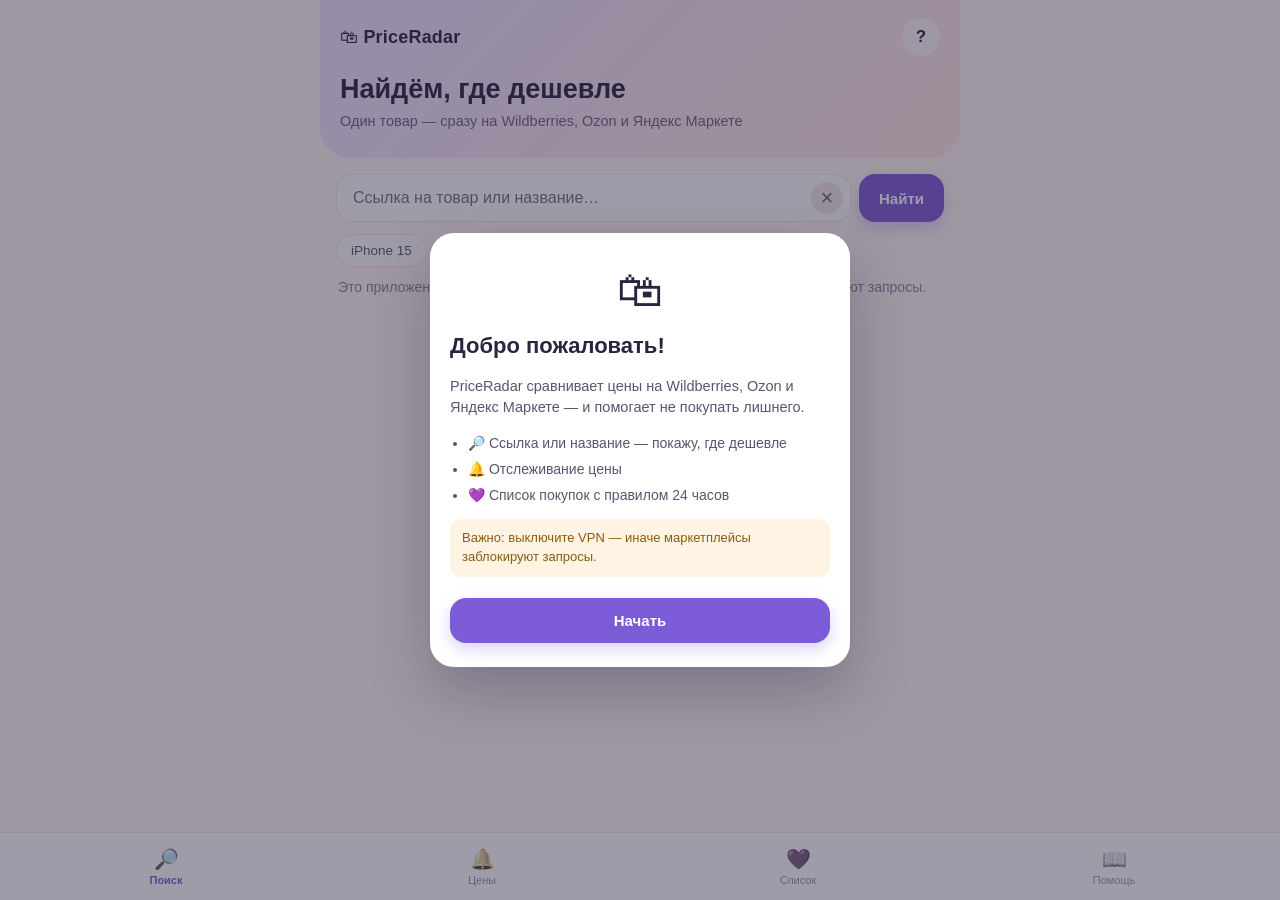
==== app/index.html @ 533870a0 "PriceRadar 1.8: видимый WebView с мобильным UA, × всегда виден" ====
<!DOCTYPE html>
<html lang="ru">
<head>
  <meta charset="UTF-8">
  <meta name="viewport" content="width=device-width, initial-scale=1, viewport-fit=cover">
  <meta name="theme-color" content="#FFF8F3">
  <title>PriceRadar — покупки с умом</title>
  <link rel="stylesheet" href="app.css">
</head>
<body>
<div id="app">

  <header class="hero">
    <div class="hero-top">
      <div class="logo">🛍 <b>PriceRadar</b></div>
      <button id="help-btn" class="ghost-btn" aria-label="Помощь">?</button>
    </div>
    <h1>Найдём, где дешевле</h1>
    <p class="hero-sub">Один товар — сразу на Wildberries, Ozon и Яндекс Маркете</p>
  </header>

  <div id="update" class="update hidden">
    <div class="update-text">Вышла новая версия <b id="update-ver"></b></div>
    <button id="update-go" class="update-btn">Скачать</button>
    <button id="update-close" class="update-close" aria-label="Скрыть">×</button>
  </div>

  <main>
    <!-- ПОИСК -->
    <section id="tab-search" class="pane active">
      <div class="searchbox">
        <div class="q-wrap">
          <input id="q" type="search" placeholder="Ссылка на товар или название…" autocomplete="off">
          <button id="q-clear" class="q-clear" aria-label="Очистить">×</button>
        </div>
        <button id="go" class="primary-btn">Найти</button>
      </div>
      <div class="chips" id="chips">
        <button class="chip" data-q="iPhone 15 128 ГБ">iPhone 15</button>
        <button class="chip" data-q="пылесос Dyson">Dyson</button>
        <button class="chip" data-q="кроссовки Nike">Nike</button>
        <button class="chip" data-q="крем для лица">Крем</button>
      </div>
      <div id="history"></div>
      <div id="magnit-hint" class="hint hidden">Для М.Косметик выберите ближайший магазин —
        <button id="magnit-hint-btn" class="link-btn">выбрать</button></div>
      <div id="status" class="status"></div>
      <div id="seed-error" class="hidden"></div>
      <div id="seed-card"></div>
      <div id="results"></div>
      <div id="platform-status"></div>
      <div id="similar"></div>
      <div id="search-empty" class="empty">
        <div class="empty-emoji">🔎</div>
        <div>Вставьте ссылку или напишите название —<br>сравню цены и покажу выгоду.</div>
      </div>
    </section>

    <!-- ОТСЛЕЖИВАНИЕ -->
    <section id="tab-tracks" class="pane">
      <div class="section-head">
        <h2>Отслеживание</h2>
        <button id="refresh-tracks" class="ghost-btn">Обновить</button>
      </div>
      <p class="hint">Цены проверяются при открытии приложения и по кнопке «Обновить».</p>
      <div id="tracks-status" class="status"></div>
      <div id="tracks"></div>
    </section>

    <!-- СПИСОК -->
    <section id="tab-wish" class="pane">
      <div class="section-head"><h2>Список покупок</h2></div>
      <div class="searchbox small">
        <input id="wish-input" type="text" placeholder="Что хочется купить?">
        <button id="wish-add" class="primary-btn">＋</button>
      </div>
      <p class="hint">Через сутки спрошу: «всё ещё нужно?» — чтобы не покупать на эмоциях.</p>
      <div id="wish"></div>
    </section>

    <!-- ПОМОЩЬ -->
    <section id="tab-help" class="pane">
      <div class="section-head"><h2>Как это работает</h2></div>
      <div class="steps">
        <div class="step"><span>1</span><div><b>Найдите товар</b><p>Вставьте ссылку с маркетплейса или напишите название.</p></div></div>
        <div class="step"><span>2</span><div><b>Сравните цены</b><p>Приложение откроет Wildberries, Ozon и Яндекс Маркет и соберёт цены.</p></div></div>
        <div class="step"><span>3</span><div><b>Следите за ценой</b><p>Нажмите 🔔 — при снижении покажу уведомление.</p></div></div>
        <div class="step"><span>4</span><div><b>Покупайте спокойно</b><p>Список покупок и правило 24 часов помогут не тратить лишнего.</p></div></div>
      </div>

      <div class="section-head"><h2>Частые вопросы</h2></div>
      <div class="faq">
        <details><summary>Почему не показывается Мегамаркет?</summary>
          <p>Мегамаркет почти всегда отдаёт капчу. Приложение честно показывает только те площадки, которые ответили.</p></details>
        <details><summary>Ozon иногда пустой — это нормально?</summary>
          <p>Ozon защищается от автоматических запросов. Попробуйте ещё раз через минуту или вставьте прямую ссылку на товар.</p></details>
        <details><summary>Нужен ли VPN?</summary>
          <p>Нет. Наоборот: <b>выключите VPN</b>. С VPN маркетплейсы блокируют запросы, и цены не загрузятся.</p></details>
        <details><summary>Почему цена отличается от сайта?</summary>
          <p>Цена с картой, кэшбэк и промокоды меняются. Приложение показывает цену на момент запроса; итог с кэшбэком можно настроить в «Профиле».</p></details>
        <details><summary>М.Косметик просит выбрать магазин</summary>
          <p>Цены и наличие зависят от магазина. Нажмите «Выбрать магазин» (вкладка «Помощь»), укажите ближайший — приложение запомнит выбор и будет считать по нему.</p></details>
        <details><summary>Где хранятся мои данные?</summary>
          <p>Только на телефоне. Нет аккаунта, нет сервера, ничего не отправляется наружу, кроме запросов к самим маркетплейсам.</p></details>
        <details><summary>Как работает правило 24 часов?</summary>
          <p>Добавьте вещь в список. Через сутки приложение спросит: «всё ещё нужно?». Если да — отложит вопрос на 3 дня, если нет — уберёт из списка.</p></details>
        <details><summary>Это официальное приложение?</summary>
          <p>Нет. Это личный помощник: он открывает публичные страницы маркетплейсов и сравнивает цены. Покупка происходит на сайте площадки.</p></details>
      </div>

      <div class="section-head"><h2>Кэшбэк карты</h2></div>
      <p class="hint">Укажите процент кэшбэка — покажу итоговую цену с его учётом.</p>
      <div class="cashback">
        <label>Wildberries <input class="cb" data-mp="wildberries" type="number" min="0" max="90" inputmode="decimal" placeholder="0"></label>
        <label>Ozon <input class="cb" data-mp="ozon" type="number" min="0" max="90" inputmode="decimal" placeholder="0"></label>
        <label>Яндекс Маркет <input class="cb" data-mp="ymarket" type="number" min="0" max="90" inputmode="decimal" placeholder="0"></label>
      </div>
      <button id="cb-save" class="secondary-btn wide">Сохранить кэшбэк</button>

      <div class="section-head"><h2>Магазин М.Косметик</h2></div>
      <p class="hint">Цены и наличие в М.Косметик считаются по ближайшему магазину. Выберите его один раз — приложение запомнит.</p>
      <button id="magnit-setup" class="secondary-btn wide">Выбрать магазин</button>

      <div class="about">
        <p><b>PriceRadar 1.0</b> · работает без регистрации и без сервера</p>
        <p class="muted">Сделано для бережного отношения к бюджету 💜</p>
      </div>
    </section>
  </main>

  <nav id="tabs">
    <button class="tab active" data-tab="search"><span>🔎</span>Поиск</button>
    <button class="tab" data-tab="tracks"><span>🔔</span>Цены</button>
    <button class="tab" data-tab="wish"><span>💜</span>Список</button>
    <button class="tab" data-tab="help"><span>📖</span>Помощь</button>
  </nav>
</div>

<!-- Онбординг -->
<div id="onboarding" class="modal hidden">
  <div class="modal-card">
    <div class="onb-emoji">🛍</div>
    <h2>Добро пожаловать!</h2>
    <p>PriceRadar сравнивает цены на Wildberries, Ozon и Яндекс Маркете — и помогает не покупать лишнего.</p>
    <ul class="onb-list">
      <li>🔎 Ссылка или название — покажу, где дешевле</li>
      <li>🔔 Отслеживание цены</li>
      <li>💜 Список покупок с правилом 24 часов</li>
    </ul>
    <p class="warn">Важно: выключите VPN — иначе маркетплейсы заблокируют запросы.</p>
    <button id="onb-start" class="primary-btn wide">Начать</button>
  </div>
</div>

<!-- Правило 24 часов -->
<div id="wish-modal" class="modal hidden">
  <div class="modal-card">
    <div class="onb-emoji">⏳</div>
    <h2>Всё ещё нужно?</h2>
    <p id="wish-modal-text"></p>
    <div class="row">
      <button id="wish-yes" class="secondary-btn">💜 Ещё нужно</button>
      <button id="wish-no" class="ghost-btn">🙅 Уже нет</button>
    </div>
  </div>
</div>

<div id="toast" class="toast hidden"></div>

<script src="js/store.js"></script>
<script src="js/match.js"></script>
<script src="js/scrape.js"></script>
<script src="js/ui.js"></script>
<script src="js/main.js"></script>
</body>
</html>
---- app/app.css ----
:root {
  --bg: #FFF8F3;
  --card: #FFFFFF;
  --ink: #2B2440;
  --muted: #8B8499;
  --line: #F0E7E0;
  --primary: #7C5CD6;
  --primary-soft: #EFE9FC;
  --accent: #FF9A8B;
  --success: #2E9E5B;
  --warn: #E8A33D;
  --danger: #E5484D;
  --radius: 20px;
  --shadow: 0 8px 24px rgba(70, 50, 120, 0.08);
}

* { box-sizing: border-box; -webkit-tap-highlight-color: transparent; }

html, body {
  margin: 0;
  padding: 0;
  background: var(--bg);
  color: var(--ink);
  font-family: -apple-system, BlinkMacSystemFont, "Segoe UI", Roboto, "Helvetica Neue", Arial, sans-serif;
  font-size: 16px;
  line-height: 1.45;
}

body { padding-bottom: calc(76px + env(safe-area-inset-bottom)); }

#app { max-width: 640px; margin: 0 auto; }

.hero {
  padding: calc(18px + env(safe-area-inset-top)) 20px 26px;
  background: linear-gradient(135deg, #EDE4FF 0%, #FFE8E1 100%);
  border-radius: 0 0 30px 30px;
}
.hero-top { display: flex; justify-content: space-between; align-items: center; }
.logo { font-size: 18px; letter-spacing: 0.2px; }
.hero h1 { margin: 18px 0 6px; font-size: 27px; line-height: 1.15; }
.hero-sub { margin: 0; color: #6C6280; font-size: 14.5px; }

main { padding: 16px 16px 24px; }

.pane { display: none; animation: fade 0.18s ease; }
.pane.active { display: block; }
@keyframes fade { from { opacity: 0; transform: translateY(4px); } to { opacity: 1; transform: none; } }

.searchbox { display: flex; gap: 8px; }
.searchbox input {
  flex: 1;
  min-width: 0;
  padding: 14px 16px;
  border: 1.5px solid var(--line);
  border-radius: 16px;
  background: #fff;
  font-size: 16px;
  color: var(--ink);
  outline: none;
}
.searchbox input:focus { border-color: var(--primary); }
.searchbox.small input { padding: 12px 14px; }

.primary-btn {
  border: 0;
  background: var(--primary);
  color: #fff;
  font-size: 15px;
  font-weight: 600;
  padding: 14px 20px;
  border-radius: 16px;
  box-shadow: 0 6px 16px rgba(124, 92, 214, 0.28);
}
.primary-btn:active { transform: scale(0.98); }
.primary-btn.wide { width: 100%; margin-top: 8px; }
.secondary-btn {
  border: 1.5px solid var(--primary);
  background: var(--primary-soft);
  color: var(--primary);
  font-weight: 600;
  padding: 12px 16px;
  border-radius: 14px;
}
.ghost-btn {
  border: 0;
  background: rgba(255, 255, 255, 0.65);
  color: var(--ink);
  width: 38px;
  height: 38px;
  border-radius: 50%;
  font-size: 17px;
  font-weight: 700;
}

.chips { display: flex; gap: 8px; overflow-x: auto; padding: 12px 0 4px; scrollbar-width: none; }
.chips::-webkit-scrollbar { display: none; }
.chip {
  flex: 0 0 auto;
  border: 1px solid var(--line);
  background: #fff;
  color: #5C5470;
  padding: 8px 14px;
  border-radius: 999px;
  font-size: 13.5px;
}

.status { min-height: 22px; color: var(--muted); font-size: 14px; padding: 6px 2px; }
.status .progress { color: var(--primary); font-weight: 600; }

.empty {
  text-align: center;
  color: var(--muted);
  padding: 46px 18px;
  font-size: 15px;
}
.empty-emoji { font-size: 40px; margin-bottom: 10px; }

.section-head { display: flex; justify-content: space-between; align-items: center; margin: 22px 0 8px; }
.section-head h2 { font-size: 19px; margin: 0; }
.section-title { font-size: 15px; font-weight: 700; color: #6C6280; margin: 18px 2px 8px; }

.card {
  display: flex;
  gap: 12px;
  background: var(--card);
  border-radius: var(--radius);
  padding: 12px;
  margin: 10px 0;
  box-shadow: var(--shadow);
  align-items: flex-start;
}
.card img {
  width: 76px;
  height: 76px;
  border-radius: 14px;
  object-fit: cover;
  background: #F6F1EC;
  flex: 0 0 auto;
}
.card .body { flex: 1; min-width: 0; }
.card .title { font-size: 14.5px; font-weight: 600; line-height: 1.3; margin-bottom: 4px; }
.card .title a { color: var(--ink); text-decoration: none; }
.card .price { font-size: 19px; font-weight: 800; letter-spacing: 0.2px; }
.card .price.best { color: var(--success); }
.card .meta { color: var(--muted); font-size: 12.5px; margin-top: 2px; }
.badge {
  display: inline-block;
  margin-top: 6px;
  font-size: 11px;
  font-weight: 700;
  padding: 3px 8px;
  border-radius: 999px;
}
.badge.cheap { background: #E5F6EC; color: var(--success); }
.track-btn {
  border: 0;
  background: var(--primary-soft);
  color: var(--primary);
  width: 42px;
  height: 42px;
  border-radius: 14px;
  font-size: 18px;
  flex: 0 0 auto;
  align-self: center;
}
.track-btn.danger { background: #FDECEC; color: var(--danger); }
.track-btn:disabled { opacity: 0.55; }

.advice {
  margin: -2px 2px 12px;
  padding: 11px 14px;
  border-radius: 14px;
  font-size: 13.5px;
  background: #F4F0FB;
  color: #5A4A86;
}
.advice.buy { background: #E7F7EE; color: #1F7A46; }
.advice.wait { background: #FDECEC; color: #A33135; }
.advice.unknown { background: #F5F2ED; color: #7A7165; }

.hint { color: var(--muted); font-size: 13px; margin: 6px 2px 12px; }

/* шаги и FAQ */
.steps { display: grid; gap: 10px; }
.step {
  display: flex;
  gap: 12px;
  background: #fff;
  border-radius: 18px;
  padding: 14px;
  box-shadow: var(--shadow);
}
.step span {
  width: 30px; height: 30px; flex: 0 0 auto;
  border-radius: 50%;
  background: var(--primary-soft);
  color: var(--primary);
  font-weight: 800;
  display: grid; place-items: center;
}
.step b { font-size: 14.5px; }
.step p { margin: 2px 0 0; color: var(--muted); font-size: 13px; }

.faq details {
  background: #fff;
  border-radius: 16px;
  padding: 12px 14px;
  margin: 8px 0;
  box-shadow: var(--shadow);
}
.faq summary { cursor: pointer; font-weight: 600; font-size: 14.5px; list-style: none; }
.faq summary::-webkit-details-marker { display: none; }
.faq summary::after { content: "＋"; float: right; color: var(--primary); }
.faq details[open] summary::after { content: "−"; }
.faq p { margin: 8px 0 0; color: var(--muted); font-size: 13.5px; }

.about { text-align: center; margin: 26px 0 10px; font-size: 13px; color: var(--muted); }
.muted { color: var(--muted); }

/* нижняя навигация */
#tabs {
  position: fixed;
  left: 0; right: 0; bottom: 0;
  display: flex;
  background: rgba(255, 255, 255, 0.94);
  backdrop-filter: blur(14px);
  border-top: 1px solid var(--line);
  padding: 8px 8px calc(8px + env(safe-area-inset-bottom));
  z-index: 20;
}
#tabs .tab {
  flex: 1;
  border: 0;
  background: none;
  color: #9A93A8;
  font-size: 11px;
  display: flex;
  flex-direction: column;
  align-items: center;
  gap: 3px;
  padding: 6px 0;
  border-radius: 12px;
}
#tabs .tab span { font-size: 20px; filter: grayscale(0.7); }
#tabs .tab.active { color: var(--primary); font-weight: 700; }
#tabs .tab.active span { filter: none; }

/* модалки */
.modal {
  position: fixed; inset: 0;
  background: rgba(43, 36, 64, 0.45);
  display: grid; place-items: center;
  padding: 20px;
  z-index: 50;
}
.modal.hidden, .toast.hidden { display: none; }
.modal-card {
  background: #fff;
  border-radius: 24px;
  padding: 24px 20px;
  width: 100%;
  max-width: 420px;
  box-shadow: 0 24px 60px rgba(30, 20, 60, 0.28);
  animation: pop 0.2s ease;
}
@keyframes pop { from { transform: scale(0.96); opacity: 0; } to { transform: none; opacity: 1; } }
.modal-card h2 { margin: 6px 0 8px; font-size: 22px; }
.modal-card p { color: #5C5470; font-size: 14.5px; }
.onb-emoji { font-size: 46px; text-align: center; }
.onb-list { padding-left: 18px; color: #5C5470; font-size: 14px; }
.onb-list li { margin: 6px 0; }
.warn {
  background: #FFF4E3;
  color: #8A5A12 !important;
  padding: 10px 12px;
  border-radius: 12px;
  font-size: 13px !important;
}
.row { display: flex; gap: 10px; margin-top: 14px; }
.row button { flex: 1; }

.toast {
  position: fixed;
  left: 50%; bottom: calc(92px + env(safe-area-inset-bottom));
  transform: translateX(-50%);
  background: rgba(43, 36, 64, 0.94);
  color: #fff;
  padding: 10px 16px;
  border-radius: 12px;
  font-size: 13.5px;
  z-index: 60;
  max-width: 88%;
  text-align: center;
}

.spark { width: 100%; height: 34px; margin-top: 6px; }
.skeleton {
  height: 92px;
  border-radius: var(--radius);
  background: linear-gradient(90deg, #F6F1EC 25%, #FBF7F3 50%, #F6F1EC 75%);
  background-size: 200% 100%;
  animation: shimmer 1.2s infinite;
  margin: 10px 0;
}
@keyframes shimmer { from { background-position: 200% 0; } to { background-position: -200% 0; } }

/* кнопки действий в карточке */
.card .btns { display: flex; flex-direction: column; gap: 6px; }
.card .btns .track-btn { width: 38px; height: 38px; border-radius: 12px; font-size: 16px; }

/* кэшбэк */
.cashback { display: grid; gap: 8px; }
.cashback label {
  display: flex; justify-content: space-between; align-items: center;
  background: #fff; border-radius: 14px; padding: 11px 14px;
  box-shadow: var(--shadow); font-size: 14px;
}
.cashback input {
  width: 76px; padding: 8px 10px; border: 1.5px solid var(--line);
  border-radius: 10px; font-size: 15px; text-align: center; background: #FFFDFB;
}
.secondary-btn.wide { width: 100%; margin-top: 10px; }

/* история поиска */
.history-head {
  display: flex; justify-content: space-between; align-items: center;
  margin: 14px 2px 4px; font-size: 13px; color: var(--muted);
}
.history-head button { border: 0; background: none; color: var(--primary); font-size: 13px; }
.history .chips { padding-top: 4px; }
.history .chip { background: #F7F2EC; border-color: transparent; }

/* баннер обновления */
.update {
  display: flex; align-items: center; gap: 10px;
  margin: 12px 16px 0;
  padding: 10px 12px;
  background: #EFE9FC;
  border: 1px solid #DED2FA;
  border-radius: 14px;
}
.update.hidden { display: none; }
.update-text { flex: 1; font-size: 13px; color: #4B3E77; }
.update-btn {
  border: 0; background: var(--primary); color: #fff;
  padding: 7px 12px; border-radius: 10px; font-size: 12.5px; font-weight: 700;
}
.update-close { border: 0; background: none; color: #7C6FA0; font-size: 20px; line-height: 1; }

.hidden { display: none !important; }
.link-btn { border: 0; background: none; color: var(--primary); font-size: inherit; text-decoration: underline; padding: 0; }

/* статус площадок */
#platform-status { margin: 8px 0 4px; }
.pstatus {
  display: flex; gap: 8px; align-items: flex-start;
  font-size: 13px; line-height: 1.35;
  padding: 8px 12px; border-radius: 12px; margin: 6px 0;
}
.pstatus.error { background: #FFF1EE; color: #9B3B2E; }
.pstatus.empty { background: #F5F2ED; color: #6B6257; }

/* поисковая строка: своя крупная кнопка очистки вместо мелкого нативного крестика */
.searchbox { align-items: stretch; }
.q-wrap { position: relative; flex: 1; min-width: 0; display: flex; }
.q-wrap input { flex: 1; width: 100%; padding-right: 44px; }
.q-clear {
  position: absolute; right: 8px; top: 50%; transform: translateY(-50%);
  width: 32px; height: 32px; border: 0; border-radius: 50%;
  background: #F1EAE3; color: #6C6280; font-size: 22px; line-height: 1;
  display: grid; place-items: center; padding: 0;
}
.q-clear.hidden { display: none; }
input[type="search"]::-webkit-search-cancel-button,
input[type="search"]::-webkit-search-decoration { -webkit-appearance: none; display: none; }

#seed-error {
  margin: 12px 0; padding: 12px 14px; border-radius: 14px;
  background: #FFF1EE; color: #9B3B2E; font-size: 13.5px;
}
#seed-error button { width: 100%; margin-top: 10px; }
.q-clear { z-index: 3; }
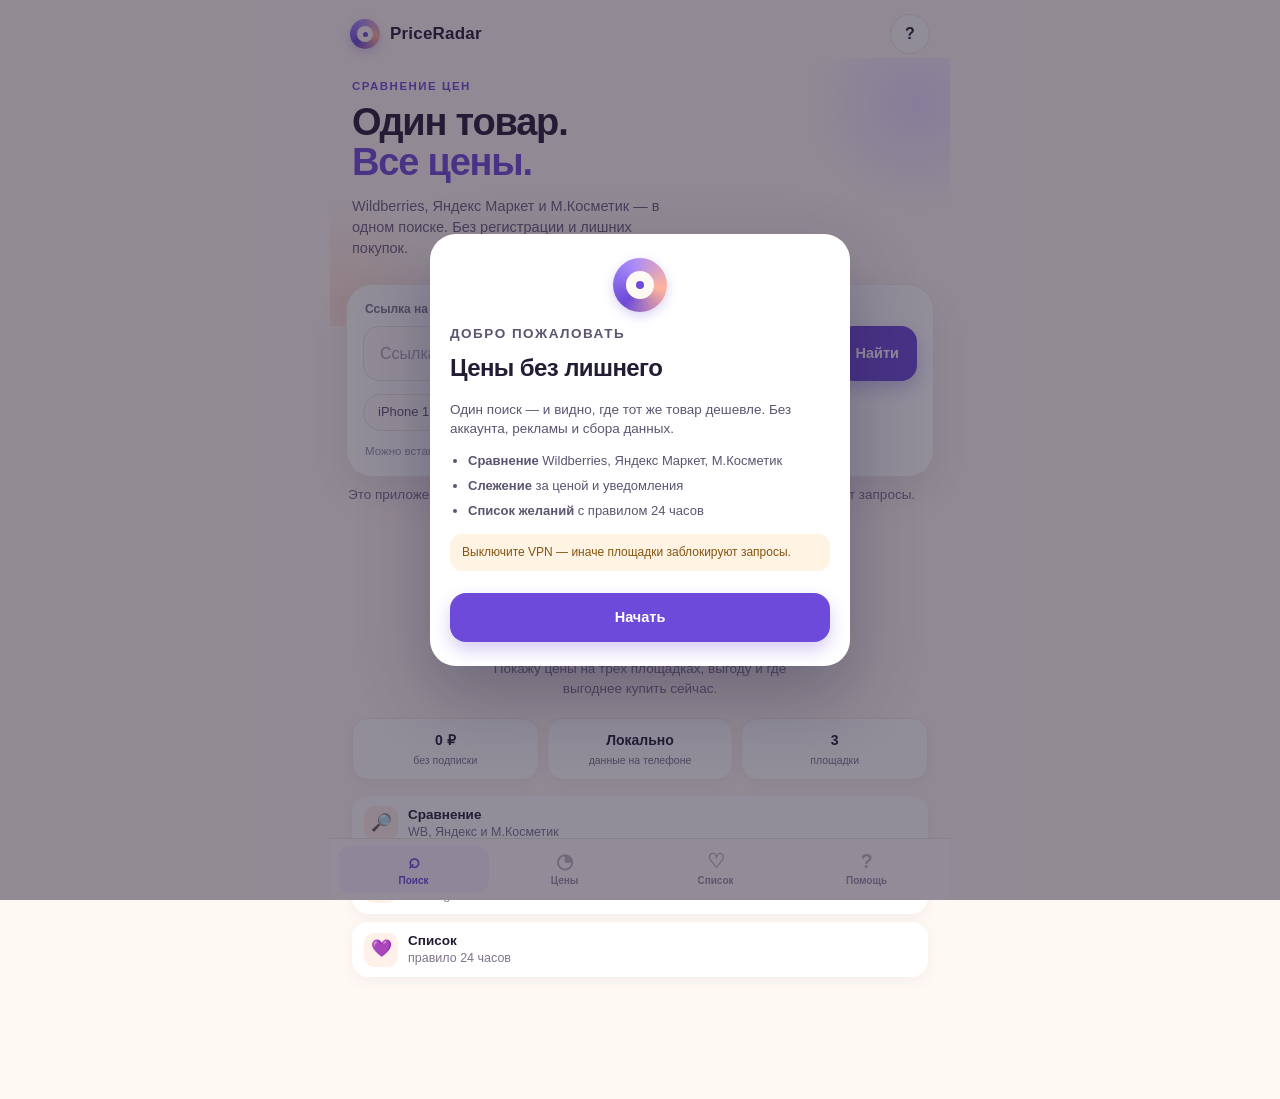
==== commit e194bbe1: "PriceRadar 2.0: публичный редизайн, партнёрский слой, политика" ====
--- a/app/index.html
+++ b/app/index.html
@@ -3,21 +3,27 @@
 <head>
   <meta charset="UTF-8">
   <meta name="viewport" content="width=device-width, initial-scale=1, viewport-fit=cover">
-  <meta name="theme-color" content="#FFF8F3">
-  <title>PriceRadar — покупки с умом</title>
+  <meta name="theme-color" content="#FFF9F4">
+  <meta name="description" content="PriceRadar — сравнение цен на Wildberries, Яндекс Маркете и М.Косметик. Без регистрации, данные на телефоне.">
+  <title>PriceRadar — цены без лишнего</title>
   <link rel="stylesheet" href="app.css">
 </head>
-<body>
+<body class="tab-search">
 <div id="app">
 
-  <header class="hero">
-    <div class="hero-top">
-      <div class="logo">🛍 <b>PriceRadar</b></div>
-      <button id="help-btn" class="ghost-btn" aria-label="Помощь">?</button>
+  <header class="topbar">
+    <div class="brand">
+      <span class="brand-mark" aria-hidden="true"><i></i></span>
+      <span class="brand-name">PriceRadar</span>
     </div>
-    <h1>Найдём, где дешевле</h1>
-    <p class="hero-sub">Один товар — сразу на Wildberries, Ozon и Яндекс Маркете</p>
+    <button id="help-btn" class="round-btn" aria-label="Помощь и настройки">?</button>
   </header>
+
+  <section class="hero">
+    <p class="eyebrow">Сравнение цен</p>
+    <h1>Один товар.<br><span>Все цены.</span></h1>
+    <p class="hero-sub">Wildberries, Яндекс Маркет и М.Косметик — в одном поиске. Без регистрации и лишних покупок.</p>
+  </section>
 
   <div id="update" class="update hidden">
     <div class="update-text">Вышла новая версия <b id="update-ver"></b></div>
@@ -28,48 +34,68 @@
   <main>
     <!-- ПОИСК -->
     <section id="tab-search" class="pane active">
-      <div class="searchbox">
-        <div class="q-wrap">
-          <input id="q" type="search" placeholder="Ссылка на товар или название…" autocomplete="off">
-          <button id="q-clear" class="q-clear" aria-label="Очистить">×</button>
-        </div>
-        <button id="go" class="primary-btn">Найти</button>
-      </div>
-      <div class="chips" id="chips">
-        <button class="chip" data-q="iPhone 15 128 ГБ">iPhone 15</button>
-        <button class="chip" data-q="пылесос Dyson">Dyson</button>
-        <button class="chip" data-q="кроссовки Nike">Nike</button>
-        <button class="chip" data-q="крем для лица">Крем</button>
-      </div>
+      <div class="search-card">
+        <label class="search-label" for="q">Ссылка на товар или название</label>
+        <div class="searchbox">
+          <div class="q-wrap">
+            <input id="q" type="search" placeholder="Ссылка или название…" autocomplete="off">
+            <button id="q-clear" class="q-clear hidden" aria-label="Очистить">×</button>
+          </div>
+          <button id="go" class="primary-btn">Найти</button>
+        </div>
+        <div id="chips" class="chips">
+          <button class="chip" data-q="iPhone 15 128 ГБ">iPhone 15</button>
+          <button class="chip" data-q="пылесос Dyson">Dyson</button>
+          <button class="chip" data-q="кроссовки Nike">Nike</button>
+          <button class="chip" data-q="крем для лица">Крем</button>
+        </div>
+        <p class="search-hint">Можно вставить ссылку из приложения площадки или из буфера.</p>
+      </div>
+
       <div id="history"></div>
       <div id="magnit-hint" class="hint hidden">Для М.Косметик выберите ближайший магазин —
         <button id="magnit-hint-btn" class="link-btn">выбрать</button></div>
+
       <div id="status" class="status"></div>
       <div id="seed-error" class="hidden"></div>
       <div id="seed-card"></div>
       <div id="results"></div>
       <div id="platform-status"></div>
       <div id="similar"></div>
-      <div id="search-empty" class="empty">
-        <div class="empty-emoji">🔎</div>
-        <div>Вставьте ссылку или напишите название —<br>сравню цены и покажу выгоду.</div>
+
+      <div id="search-empty" class="empty-state">
+        <div class="empty-orbit" aria-hidden="true"><span>₽</span></div>
+        <h2>Начните с одного товара</h2>
+        <p>Покажу цены на трёх площадках, выгоду и где выгоднее купить сейчас.</p>
+        <div class="trust-grid">
+          <div class="trust-item"><b>0 ₽</b><span>без подписки</span></div>
+          <div class="trust-item"><b>Локально</b><span>данные на телефоне</span></div>
+          <div class="trust-item"><b>3</b><span>площадки</span></div>
+        </div>
+        <div class="benefits">
+          <div><span>🔎</span><p><b>Сравнение</b>WB, Яндекс и М.Косметик</p></div>
+          <div><span>🔔</span><p><b>Слежение</b>сообщу о снижении</p></div>
+          <div><span>💜</span><p><b>Список</b>правило 24 часов</p></div>
+        </div>
       </div>
     </section>
 
     <!-- ОТСЛЕЖИВАНИЕ -->
     <section id="tab-tracks" class="pane">
-      <div class="section-head">
-        <h2>Отслеживание</h2>
-        <button id="refresh-tracks" class="ghost-btn">Обновить</button>
-      </div>
-      <p class="hint">Цены проверяются при открытии приложения и по кнопке «Обновить».</p>
+      <div class="page-head">
+        <div><p class="eyebrow">Ваши цены</p><h2>Отслеживание</h2></div>
+        <button id="refresh-tracks" class="soft-btn">Обновить</button>
+      </div>
+      <p class="hint">Проверяю при открытии приложения и по кнопке. Уведомление придёт, если цена снизится.</p>
       <div id="tracks-status" class="status"></div>
       <div id="tracks"></div>
     </section>
 
     <!-- СПИСОК -->
     <section id="tab-wish" class="pane">
-      <div class="section-head"><h2>Список покупок</h2></div>
+      <div class="page-head">
+        <div><p class="eyebrow">Перед покупкой</p><h2>Список желаний</h2></div>
+      </div>
       <div class="searchbox small">
         <input id="wish-input" type="text" placeholder="Что хочется купить?">
         <button id="wish-add" class="primary-btn">＋</button>
@@ -80,74 +106,90 @@
 
     <!-- ПОМОЩЬ -->
     <section id="tab-help" class="pane">
-      <div class="section-head"><h2>Как это работает</h2></div>
-      <div class="steps">
-        <div class="step"><span>1</span><div><b>Найдите товар</b><p>Вставьте ссылку с маркетплейса или напишите название.</p></div></div>
-        <div class="step"><span>2</span><div><b>Сравните цены</b><p>Приложение откроет Wildberries, Ozon и Яндекс Маркет и соберёт цены.</p></div></div>
-        <div class="step"><span>3</span><div><b>Следите за ценой</b><p>Нажмите 🔔 — при снижении покажу уведомление.</p></div></div>
-        <div class="step"><span>4</span><div><b>Покупайте спокойно</b><p>Список покупок и правило 24 часов помогут не тратить лишнего.</p></div></div>
-      </div>
-
-      <div class="section-head"><h2>Частые вопросы</h2></div>
-      <div class="faq">
-        <details><summary>Почему не показывается Мегамаркет?</summary>
-          <p>Мегамаркет почти всегда отдаёт капчу. Приложение честно показывает только те площадки, которые ответили.</p></details>
-        <details><summary>Ozon иногда пустой — это нормально?</summary>
-          <p>Ozon защищается от автоматических запросов. Попробуйте ещё раз через минуту или вставьте прямую ссылку на товар.</p></details>
+      <div class="page-head">
+        <div><p class="eyebrow">Настройки</p><h2>Помощь</h2></div>
+      </div>
+
+      <div class="info-card">
+        <h3>Как это работает</h3>
+        <div class="steps">
+          <div class="step"><span>1</span><div><b>Найдите товар</b><p>Вставьте ссылку с маркетплейса или напишите название.</p></div></div>
+          <div class="step"><span>2</span><div><b>Сравните цены</b><p>Приложение открывает площадки и собирает актуальные цены.</p></div></div>
+          <div class="step"><span>3</span><div><b>Следите за ценой</b><p>Нажмите 🔔 — сообщу, когда станет дешевле.</p></div></div>
+        </div>
+      </div>
+
+      <div class="info-card">
+        <h3>Кэшбэк карты</h3>
+        <p class="hint">Укажите процент — покажу цену с учётом кэшбэка.</p>
+        <div class="cashback">
+          <label>Wildberries <input class="cb" data-mp="wildberries" type="number" min="0" max="90" inputmode="decimal" placeholder="0"></label>
+          <label>Яндекс Маркет <input class="cb" data-mp="ymarket" type="number" min="0" max="90" inputmode="decimal" placeholder="0"></label>
+          <label>М.Косметик <input class="cb" data-mp="magnit" type="number" min="0" max="90" inputmode="decimal" placeholder="0"></label>
+        </div>
+        <button id="cb-save" class="secondary-btn wide">Сохранить</button>
+      </div>
+
+      <div class="info-card">
+        <h3>Магазин М.Косметик</h3>
+        <p class="hint">Цены и наличие зависят от магазина. Выберите ближайший один раз.</p>
+        <button id="magnit-setup" class="secondary-btn wide">Выбрать магазин</button>
+      </div>
+
+      <div class="info-card faq">
+        <h3>Частые вопросы</h3>
+        <details><summary>Почему в сравнении нет Ozon?</summary>
+          <p>Ozon блокирует автоматические запросы из приложения, поэтому сравнение временно недоступно. Ссылку на Ozon можно открыть — цена будет на сайте площадки.</p></details>
+        <details><summary>Почему нет Мегамаркета?</summary>
+          <p>Мегамаркет почти всегда отдаёт капчу. Показываю только площадки, которые реально ответили.</p></details>
         <details><summary>Нужен ли VPN?</summary>
           <p>Нет. Наоборот: <b>выключите VPN</b>. С VPN маркетплейсы блокируют запросы, и цены не загрузятся.</p></details>
         <details><summary>Почему цена отличается от сайта?</summary>
-          <p>Цена с картой, кэшбэк и промокоды меняются. Приложение показывает цену на момент запроса; итог с кэшбэком можно настроить в «Профиле».</p></details>
+          <p>Цена с картой, кэшбэк и промокоды меняются. Показываю цену на момент запроса; итог с кэшбэком можно настроить выше.</p></details>
         <details><summary>М.Косметик просит выбрать магазин</summary>
-          <p>Цены и наличие зависят от магазина. Нажмите «Выбрать магазин» (вкладка «Помощь»), укажите ближайший — приложение запомнит выбор и будет считать по нему.</p></details>
+          <p>Нажмите «Выбрать магазин» и укажите ближайший — приложение запомнит выбор.</p></details>
         <details><summary>Где хранятся мои данные?</summary>
-          <p>Только на телефоне. Нет аккаунта, нет сервера, ничего не отправляется наружу, кроме запросов к самим маркетплейсам.</p></details>
-        <details><summary>Как работает правило 24 часов?</summary>
-          <p>Добавьте вещь в список. Через сутки приложение спросит: «всё ещё нужно?». Если да — отложит вопрос на 3 дня, если нет — уберёт из списка.</p></details>
-        <details><summary>Это официальное приложение?</summary>
-          <p>Нет. Это личный помощник: он открывает публичные страницы маркетплейсов и сравнивает цены. Покупка происходит на сайте площадки.</p></details>
-      </div>
-
-      <div class="section-head"><h2>Кэшбэк карты</h2></div>
-      <p class="hint">Укажите процент кэшбэка — покажу итоговую цену с его учётом.</p>
-      <div class="cashback">
-        <label>Wildberries <input class="cb" data-mp="wildberries" type="number" min="0" max="90" inputmode="decimal" placeholder="0"></label>
-        <label>Ozon <input class="cb" data-mp="ozon" type="number" min="0" max="90" inputmode="decimal" placeholder="0"></label>
-        <label>Яндекс Маркет <input class="cb" data-mp="ymarket" type="number" min="0" max="90" inputmode="decimal" placeholder="0"></label>
-      </div>
-      <button id="cb-save" class="secondary-btn wide">Сохранить кэшбэк</button>
-
-      <div class="section-head"><h2>Магазин М.Косметик</h2></div>
-      <p class="hint">Цены и наличие в М.Косметик считаются по ближайшему магазину. Выберите его один раз — приложение запомнит.</p>
-      <button id="magnit-setup" class="secondary-btn wide">Выбрать магазин</button>
+          <p>Только на телефоне. Нет аккаунта и сервера; наружу уходят только запросы к самим площадкам.</p></details>
+        <details><summary>Вы зарабатываете на ссылках?</summary>
+          <p id="affiliate-disclosure">Приложение пока не использует партнёрские ссылки. Цены и переходы — как на самих площадках.</p></details>
+      </div>
+
+      <div class="info-card">
+        <h3>Приложение</h3>
+        <p class="hint">Версия <b id="about-version">2.0</b> · без регистрации и сервера</p>
+        <button id="share-app" class="secondary-btn wide">Поделиться приложением</button>
+        <button id="open-issues" class="ghost-wide">Сообщить о проблеме</button>
+        <button id="privacy-btn" class="ghost-wide">Политика конфиденциальности</button>
+      </div>
 
       <div class="about">
-        <p><b>PriceRadar 1.0</b> · работает без регистрации и без сервера</p>
-        <p class="muted">Сделано для бережного отношения к бюджету 💜</p>
+        <p><b>PriceRadar</b> · сделано для бережного отношения к бюджету 💜</p>
+        <p class="muted">Приложение не является официальным сервисом маркетплейсов.</p>
       </div>
     </section>
   </main>
 
   <nav id="tabs">
-    <button class="tab active" data-tab="search"><span>🔎</span>Поиск</button>
-    <button class="tab" data-tab="tracks"><span>🔔</span>Цены</button>
-    <button class="tab" data-tab="wish"><span>💜</span>Список</button>
-    <button class="tab" data-tab="help"><span>📖</span>Помощь</button>
+    <button class="tab active" data-tab="search"><span>⌕</span>Поиск</button>
+    <button class="tab" data-tab="tracks"><span>◔</span>Цены</button>
+    <button class="tab" data-tab="wish"><span>♡</span>Список</button>
+    <button class="tab" data-tab="help"><span>?</span>Помощь</button>
   </nav>
 </div>
 
 <!-- Онбординг -->
 <div id="onboarding" class="modal hidden">
   <div class="modal-card">
-    <div class="onb-emoji">🛍</div>
-    <h2>Добро пожаловать!</h2>
-    <p>PriceRadar сравнивает цены на Wildberries, Ozon и Яндекс Маркете — и помогает не покупать лишнего.</p>
+    <div class="onb-logo"><span class="brand-mark"><i></i></span></div>
+    <p class="eyebrow">Добро пожаловать</p>
+    <h2>Цены без лишнего</h2>
+    <p>Один поиск — и видно, где тот же товар дешевле. Без аккаунта, рекламы и сбора данных.</p>
     <ul class="onb-list">
-      <li>🔎 Ссылка или название — покажу, где дешевле</li>
-      <li>🔔 Отслеживание цены</li>
-      <li>💜 Список покупок с правилом 24 часов</li>
+      <li><b>Сравнение</b> Wildberries, Яндекс Маркет, М.Косметик</li>
+      <li><b>Слежение</b> за ценой и уведомления</li>
+      <li><b>Список желаний</b> с правилом 24 часов</li>
     </ul>
-    <p class="warn">Важно: выключите VPN — иначе маркетплейсы заблокируют запросы.</p>
+    <p class="warn">Выключите VPN — иначе площадки заблокируют запросы.</p>
     <button id="onb-start" class="primary-btn wide">Начать</button>
   </div>
 </div>
@@ -160,13 +202,15 @@
     <p id="wish-modal-text"></p>
     <div class="row">
       <button id="wish-yes" class="secondary-btn">💜 Ещё нужно</button>
-      <button id="wish-no" class="ghost-btn">🙅 Уже нет</button>
+      <button id="wish-no" class="ghost-btn wide-ghost">🙅 Уже нет</button>
     </div>
   </div>
 </div>
 
 <div id="toast" class="toast hidden"></div>
 
+<script src="js/config.js"></script>
+<script src="js/affiliate.js"></script>
 <script src="js/store.js"></script>
 <script src="js/match.js"></script>
 <script src="js/scrape.js"></script>
--- a/app/app.css
+++ b/app/app.css
@@ -1,17 +1,22 @@
 :root {
-  --bg: #FFF8F3;
+  --bg: #FFF9F4;
+  --bg-2: #FFF3EC;
   --card: #FFFFFF;
-  --ink: #2B2440;
-  --muted: #8B8499;
-  --line: #F0E7E0;
-  --primary: #7C5CD6;
-  --primary-soft: #EFE9FC;
-  --accent: #FF9A8B;
-  --success: #2E9E5B;
-  --warn: #E8A33D;
-  --danger: #E5484D;
-  --radius: 20px;
-  --shadow: 0 8px 24px rgba(70, 50, 120, 0.08);
+  --ink: #241C35;
+  --muted: #7E748C;
+  --line: #EEE5DD;
+  --primary: #6D4AD9;
+  --primary-deep: #5433B8;
+  --primary-soft: #EFE9FF;
+  --peach: #FFB49A;
+  --peach-soft: #FFF0E9;
+  --success: #1F8A4C;
+  --success-soft: #E6F7ED;
+  --warn: #B66A0B;
+  --danger: #D63C48;
+  --radius: 24px;
+  --shadow: 0 10px 30px rgba(65, 45, 110, 0.08);
+  --shadow-soft: 0 4px 14px rgba(65, 45, 110, 0.06);
 }
 
 * { box-sizing: border-box; -webkit-tap-highlight-color: transparent; }
@@ -26,357 +31,467 @@
   line-height: 1.45;
 }
 
-body { padding-bottom: calc(76px + env(safe-area-inset-bottom)); }
-
-#app { max-width: 640px; margin: 0 auto; }
+body { padding-bottom: calc(84px + env(safe-area-inset-bottom)); }
+
+#app { max-width: 620px; margin: 0 auto; position: relative; }
+
+button, input { font: inherit; }
+button { cursor: pointer; }
+
+/* ---------- верх ---------- */
+.topbar {
+  display: flex; align-items: center; justify-content: space-between;
+  padding: calc(14px + env(safe-area-inset-top)) 20px 4px;
+}
+.brand { display: flex; align-items: center; gap: 10px; }
+.brand-mark {
+  width: 30px; height: 30px; border-radius: 50%;
+  background: conic-gradient(from 220deg, #6D4AD9, #A78BFA, #FFB49A, #6D4AD9);
+  display: grid; place-items: center; position: relative;
+  box-shadow: 0 4px 12px rgba(109, 74, 217, 0.25);
+}
+.brand-mark::before {
+  content: ""; width: 16px; height: 16px; border-radius: 50%;
+  background: var(--bg); position: absolute;
+}
+.brand-mark i {
+  width: 5px; height: 5px; border-radius: 50%;
+  background: var(--primary); position: relative;
+}
+.brand-name { font-weight: 800; letter-spacing: 0.2px; font-size: 17px; }
+.round-btn {
+  width: 40px; height: 40px; border-radius: 50%;
+  border: 1px solid var(--line); background: rgba(255,255,255,0.8);
+  color: var(--ink); font-weight: 800; font-size: 16px;
+}
 
 .hero {
-  padding: calc(18px + env(safe-area-inset-top)) 20px 26px;
-  background: linear-gradient(135deg, #EDE4FF 0%, #FFE8E1 100%);
-  border-radius: 0 0 30px 30px;
-}
-.hero-top { display: flex; justify-content: space-between; align-items: center; }
-.logo { font-size: 18px; letter-spacing: 0.2px; }
-.hero h1 { margin: 18px 0 6px; font-size: 27px; line-height: 1.15; }
-.hero-sub { margin: 0; color: #6C6280; font-size: 14.5px; }
-
-main { padding: 16px 16px 24px; }
-
-.pane { display: none; animation: fade 0.18s ease; }
+  position: relative;
+  padding: 20px 22px 66px;
+  overflow: hidden;
+}
+.hero::before {
+  content: ""; position: absolute; width: 230px; height: 230px;
+  right: -80px; top: -70px; border-radius: 50%;
+  background: radial-gradient(circle, #E9DFFF 0%, rgba(233,223,255,0) 70%);
+}
+.hero::after {
+  content: ""; position: absolute; width: 210px; height: 210px;
+  left: -90px; bottom: -80px; border-radius: 50%;
+  background: radial-gradient(circle, #FFE3D8 0%, rgba(255,227,216,0) 70%);
+}
+.eyebrow {
+  margin: 0 0 8px; font-size: 11.5px; font-weight: 800;
+  letter-spacing: 1.5px; text-transform: uppercase; color: var(--primary);
+}
+.hero h1 {
+  margin: 0; font-size: 38px; line-height: 1.05;
+  letter-spacing: -1.2px; position: relative; z-index: 1;
+}
+.hero h1 span { color: var(--primary); }
+.hero-sub {
+  margin: 14px 0 0; max-width: 330px; color: #6C6180;
+  font-size: 14.5px; line-height: 1.45; position: relative; z-index: 1;
+}
+
+main { padding: 0 16px 28px; }
+
+.pane { display: none; animation: fade .22s ease; }
 .pane.active { display: block; }
-@keyframes fade { from { opacity: 0; transform: translateY(4px); } to { opacity: 1; transform: none; } }
-
-.searchbox { display: flex; gap: 8px; }
-.searchbox input {
-  flex: 1;
-  min-width: 0;
-  padding: 14px 16px;
-  border: 1.5px solid var(--line);
-  border-radius: 16px;
-  background: #fff;
-  font-size: 16px;
-  color: var(--ink);
-  outline: none;
-}
-.searchbox input:focus { border-color: var(--primary); }
-.searchbox.small input { padding: 12px 14px; }
-
-.primary-btn {
-  border: 0;
-  background: var(--primary);
-  color: #fff;
-  font-size: 15px;
-  font-weight: 600;
-  padding: 14px 20px;
-  border-radius: 16px;
-  box-shadow: 0 6px 16px rgba(124, 92, 214, 0.28);
-}
-.primary-btn:active { transform: scale(0.98); }
-.primary-btn.wide { width: 100%; margin-top: 8px; }
-.secondary-btn {
-  border: 1.5px solid var(--primary);
-  background: var(--primary-soft);
-  color: var(--primary);
-  font-weight: 600;
-  padding: 12px 16px;
-  border-radius: 14px;
-}
-.ghost-btn {
-  border: 0;
-  background: rgba(255, 255, 255, 0.65);
-  color: var(--ink);
-  width: 38px;
-  height: 38px;
-  border-radius: 50%;
-  font-size: 17px;
-  font-weight: 700;
-}
-
-.chips { display: flex; gap: 8px; overflow-x: auto; padding: 12px 0 4px; scrollbar-width: none; }
-.chips::-webkit-scrollbar { display: none; }
-.chip {
-  flex: 0 0 auto;
-  border: 1px solid var(--line);
-  background: #fff;
-  color: #5C5470;
-  padding: 8px 14px;
-  border-radius: 999px;
-  font-size: 13.5px;
-}
-
-.status { min-height: 22px; color: var(--muted); font-size: 14px; padding: 6px 2px; }
-.status .progress { color: var(--primary); font-weight: 600; }
-
-.empty {
-  text-align: center;
-  color: var(--muted);
-  padding: 46px 18px;
-  font-size: 15px;
-}
-.empty-emoji { font-size: 40px; margin-bottom: 10px; }
-
-.section-head { display: flex; justify-content: space-between; align-items: center; margin: 22px 0 8px; }
-.section-head h2 { font-size: 19px; margin: 0; }
-.section-title { font-size: 15px; font-weight: 700; color: #6C6280; margin: 18px 2px 8px; }
-
-.card {
-  display: flex;
-  gap: 12px;
-  background: var(--card);
-  border-radius: var(--radius);
-  padding: 12px;
-  margin: 10px 0;
-  box-shadow: var(--shadow);
-  align-items: flex-start;
-}
-.card img {
-  width: 76px;
-  height: 76px;
-  border-radius: 14px;
-  object-fit: cover;
-  background: #F6F1EC;
-  flex: 0 0 auto;
-}
-.card .body { flex: 1; min-width: 0; }
-.card .title { font-size: 14.5px; font-weight: 600; line-height: 1.3; margin-bottom: 4px; }
-.card .title a { color: var(--ink); text-decoration: none; }
-.card .price { font-size: 19px; font-weight: 800; letter-spacing: 0.2px; }
-.card .price.best { color: var(--success); }
-.card .meta { color: var(--muted); font-size: 12.5px; margin-top: 2px; }
-.badge {
-  display: inline-block;
-  margin-top: 6px;
-  font-size: 11px;
-  font-weight: 700;
-  padding: 3px 8px;
-  border-radius: 999px;
-}
-.badge.cheap { background: #E5F6EC; color: var(--success); }
-.track-btn {
-  border: 0;
-  background: var(--primary-soft);
-  color: var(--primary);
-  width: 42px;
-  height: 42px;
-  border-radius: 14px;
-  font-size: 18px;
-  flex: 0 0 auto;
-  align-self: center;
-}
-.track-btn.danger { background: #FDECEC; color: var(--danger); }
-.track-btn:disabled { opacity: 0.55; }
-
-.advice {
-  margin: -2px 2px 12px;
-  padding: 11px 14px;
-  border-radius: 14px;
-  font-size: 13.5px;
-  background: #F4F0FB;
-  color: #5A4A86;
-}
-.advice.buy { background: #E7F7EE; color: #1F7A46; }
-.advice.wait { background: #FDECEC; color: #A33135; }
-.advice.unknown { background: #F5F2ED; color: #7A7165; }
-
-.hint { color: var(--muted); font-size: 13px; margin: 6px 2px 12px; }
-
-/* шаги и FAQ */
-.steps { display: grid; gap: 10px; }
-.step {
-  display: flex;
-  gap: 12px;
-  background: #fff;
-  border-radius: 18px;
-  padding: 14px;
-  box-shadow: var(--shadow);
-}
-.step span {
-  width: 30px; height: 30px; flex: 0 0 auto;
-  border-radius: 50%;
-  background: var(--primary-soft);
-  color: var(--primary);
-  font-weight: 800;
-  display: grid; place-items: center;
-}
-.step b { font-size: 14.5px; }
-.step p { margin: 2px 0 0; color: var(--muted); font-size: 13px; }
-
-.faq details {
-  background: #fff;
-  border-radius: 16px;
-  padding: 12px 14px;
-  margin: 8px 0;
-  box-shadow: var(--shadow);
-}
-.faq summary { cursor: pointer; font-weight: 600; font-size: 14.5px; list-style: none; }
-.faq summary::-webkit-details-marker { display: none; }
-.faq summary::after { content: "＋"; float: right; color: var(--primary); }
-.faq details[open] summary::after { content: "−"; }
-.faq p { margin: 8px 0 0; color: var(--muted); font-size: 13.5px; }
-
-.about { text-align: center; margin: 26px 0 10px; font-size: 13px; color: var(--muted); }
-.muted { color: var(--muted); }
-
-/* нижняя навигация */
-#tabs {
-  position: fixed;
-  left: 0; right: 0; bottom: 0;
-  display: flex;
-  background: rgba(255, 255, 255, 0.94);
-  backdrop-filter: blur(14px);
-  border-top: 1px solid var(--line);
-  padding: 8px 8px calc(8px + env(safe-area-inset-bottom));
-  z-index: 20;
-}
-#tabs .tab {
-  flex: 1;
-  border: 0;
-  background: none;
-  color: #9A93A8;
-  font-size: 11px;
-  display: flex;
-  flex-direction: column;
-  align-items: center;
-  gap: 3px;
-  padding: 6px 0;
-  border-radius: 12px;
-}
-#tabs .tab span { font-size: 20px; filter: grayscale(0.7); }
-#tabs .tab.active { color: var(--primary); font-weight: 700; }
-#tabs .tab.active span { filter: none; }
-
-/* модалки */
-.modal {
-  position: fixed; inset: 0;
-  background: rgba(43, 36, 64, 0.45);
-  display: grid; place-items: center;
-  padding: 20px;
-  z-index: 50;
-}
-.modal.hidden, .toast.hidden { display: none; }
-.modal-card {
-  background: #fff;
-  border-radius: 24px;
-  padding: 24px 20px;
-  width: 100%;
-  max-width: 420px;
-  box-shadow: 0 24px 60px rgba(30, 20, 60, 0.28);
-  animation: pop 0.2s ease;
-}
-@keyframes pop { from { transform: scale(0.96); opacity: 0; } to { transform: none; opacity: 1; } }
-.modal-card h2 { margin: 6px 0 8px; font-size: 22px; }
-.modal-card p { color: #5C5470; font-size: 14.5px; }
-.onb-emoji { font-size: 46px; text-align: center; }
-.onb-list { padding-left: 18px; color: #5C5470; font-size: 14px; }
-.onb-list li { margin: 6px 0; }
-.warn {
-  background: #FFF4E3;
-  color: #8A5A12 !important;
-  padding: 10px 12px;
-  border-radius: 12px;
-  font-size: 13px !important;
-}
-.row { display: flex; gap: 10px; margin-top: 14px; }
-.row button { flex: 1; }
-
-.toast {
-  position: fixed;
-  left: 50%; bottom: calc(92px + env(safe-area-inset-bottom));
-  transform: translateX(-50%);
-  background: rgba(43, 36, 64, 0.94);
-  color: #fff;
-  padding: 10px 16px;
-  border-radius: 12px;
-  font-size: 13.5px;
-  z-index: 60;
-  max-width: 88%;
-  text-align: center;
-}
-
-.spark { width: 100%; height: 34px; margin-top: 6px; }
-.skeleton {
-  height: 92px;
-  border-radius: var(--radius);
-  background: linear-gradient(90deg, #F6F1EC 25%, #FBF7F3 50%, #F6F1EC 75%);
-  background-size: 200% 100%;
-  animation: shimmer 1.2s infinite;
-  margin: 10px 0;
-}
-@keyframes shimmer { from { background-position: 200% 0; } to { background-position: -200% 0; } }
-
-/* кнопки действий в карточке */
-.card .btns { display: flex; flex-direction: column; gap: 6px; }
-.card .btns .track-btn { width: 38px; height: 38px; border-radius: 12px; font-size: 16px; }
-
-/* кэшбэк */
-.cashback { display: grid; gap: 8px; }
-.cashback label {
-  display: flex; justify-content: space-between; align-items: center;
-  background: #fff; border-radius: 14px; padding: 11px 14px;
-  box-shadow: var(--shadow); font-size: 14px;
-}
-.cashback input {
-  width: 76px; padding: 8px 10px; border: 1.5px solid var(--line);
-  border-radius: 10px; font-size: 15px; text-align: center; background: #FFFDFB;
-}
-.secondary-btn.wide { width: 100%; margin-top: 10px; }
-
-/* история поиска */
-.history-head {
-  display: flex; justify-content: space-between; align-items: center;
-  margin: 14px 2px 4px; font-size: 13px; color: var(--muted);
-}
-.history-head button { border: 0; background: none; color: var(--primary); font-size: 13px; }
-.history .chips { padding-top: 4px; }
-.history .chip { background: #F7F2EC; border-color: transparent; }
-
-/* баннер обновления */
-.update {
-  display: flex; align-items: center; gap: 10px;
-  margin: 12px 16px 0;
-  padding: 10px 12px;
-  background: #EFE9FC;
-  border: 1px solid #DED2FA;
-  border-radius: 14px;
-}
-.update.hidden { display: none; }
-.update-text { flex: 1; font-size: 13px; color: #4B3E77; }
-.update-btn {
-  border: 0; background: var(--primary); color: #fff;
-  padding: 7px 12px; border-radius: 10px; font-size: 12.5px; font-weight: 700;
-}
-.update-close { border: 0; background: none; color: #7C6FA0; font-size: 20px; line-height: 1; }
-
-.hidden { display: none !important; }
-.link-btn { border: 0; background: none; color: var(--primary); font-size: inherit; text-decoration: underline; padding: 0; }
-
-/* статус площадок */
-#platform-status { margin: 8px 0 4px; }
-.pstatus {
-  display: flex; gap: 8px; align-items: flex-start;
-  font-size: 13px; line-height: 1.35;
-  padding: 8px 12px; border-radius: 12px; margin: 6px 0;
-}
-.pstatus.error { background: #FFF1EE; color: #9B3B2E; }
-.pstatus.empty { background: #F5F2ED; color: #6B6257; }
-
-/* поисковая строка: своя крупная кнопка очистки вместо мелкого нативного крестика */
-.searchbox { align-items: stretch; }
+@keyframes fade { from { opacity: 0; transform: translateY(5px); } to { opacity: 1; transform: none; } }
+
+/* ---------- поиск ---------- */
+.search-card {
+  margin-top: -42px; position: relative; z-index: 2;
+  background: #fff; border-radius: 26px; padding: 16px;
+  box-shadow: 0 16px 40px rgba(61, 40, 100, 0.12);
+  border: 1px solid rgba(238, 229, 221, 0.7);
+}
+.search-label {
+  display: block; font-size: 12px; font-weight: 700;
+  color: var(--muted); margin: 0 2px 8px;
+}
+.searchbox { display: flex; gap: 8px; align-items: stretch; }
 .q-wrap { position: relative; flex: 1; min-width: 0; display: flex; }
-.q-wrap input { flex: 1; width: 100%; padding-right: 44px; }
+.q-wrap input {
+  flex: 1; width: 100%; min-width: 0;
+  padding: 15px 46px 15px 16px;
+  border: 1.5px solid var(--line); border-radius: 16px;
+  background: #FFFDFB; font-size: 16px; color: var(--ink); outline: none;
+}
+.q-wrap input:focus { border-color: var(--primary); background: #fff; }
+.q-wrap input::placeholder { color: #AAA0B5; }
+.searchbox.small input { flex: 1; padding: 12px 14px; border: 1.5px solid var(--line); border-radius: 14px; background: #fff; }
 .q-clear {
   position: absolute; right: 8px; top: 50%; transform: translateY(-50%);
   width: 32px; height: 32px; border: 0; border-radius: 50%;
-  background: #F1EAE3; color: #6C6280; font-size: 22px; line-height: 1;
-  display: grid; place-items: center; padding: 0;
-}
-.q-clear.hidden { display: none; }
+  background: #F2ECE5; color: #6C6280; font-size: 21px; line-height: 1;
+  display: grid; place-items: center; padding: 0; z-index: 3;
+}
 input[type="search"]::-webkit-search-cancel-button,
 input[type="search"]::-webkit-search-decoration { -webkit-appearance: none; display: none; }
 
+.primary-btn {
+  border: 0; background: var(--primary); color: #fff;
+  font-size: 14.5px; font-weight: 800; padding: 14px 18px;
+  border-radius: 16px; box-shadow: 0 8px 18px rgba(109, 74, 217, 0.28);
+  transition: transform .12s ease, background .12s ease;
+}
+.primary-btn:active { transform: scale(0.97); background: var(--primary-deep); }
+.primary-btn.wide { width: 100%; margin-top: 10px; }
+.secondary-btn {
+  border: 1.5px solid #D8CCFA; background: var(--primary-soft); color: var(--primary-deep);
+  font-weight: 800; padding: 12px 16px; border-radius: 14px;
+}
+.secondary-btn.wide { width: 100%; margin-top: 10px; }
+.ghost-wide {
+  width: 100%; margin-top: 8px; border: 0; background: transparent;
+  color: var(--muted); font-size: 13.5px; padding: 10px; text-decoration: underline;
+}
+.soft-btn {
+  border: 1px solid var(--line); background: #fff; color: var(--ink);
+  font-size: 13px; font-weight: 700; padding: 9px 13px; border-radius: 12px;
+  box-shadow: var(--shadow-soft);
+}
+.round-btn:active, .soft-btn:active, .secondary-btn:active { transform: scale(0.98); }
+
+.chips { display: flex; gap: 8px; overflow-x: auto; padding: 13px 0 2px; scrollbar-width: none; }
+.chips::-webkit-scrollbar { display: none; }
+.chip {
+  flex: 0 0 auto; border: 1px solid var(--line); background: #FFFDFB;
+  color: #5E5470; padding: 8px 14px; border-radius: 999px; font-size: 13px;
+  transition: background .15s ease, border-color .15s ease;
+}
+.chip:active { background: var(--primary-soft); border-color: #D8CCFA; }
+.search-hint { margin: 10px 2px 0; color: #9B91A8; font-size: 11.5px; }
+
+.status { min-height: 20px; color: var(--muted); font-size: 13.5px; padding: 8px 2px 2px; }
+.status .progress { color: var(--primary); font-weight: 700; }
+
+/* ---------- пустое состояние ---------- */
+.empty-state { text-align: center; padding: 26px 6px 10px; }
+.empty-orbit {
+  width: 78px; height: 78px; margin: 0 auto 14px; border-radius: 50%;
+  background: linear-gradient(135deg, #EFE9FF, #FFE8DE);
+  display: grid; place-items: center; position: relative;
+  box-shadow: inset 0 0 0 1px rgba(109,74,217,.08);
+}
+.empty-orbit::before, .empty-orbit::after {
+  content: ""; position: absolute; border-radius: 50%;
+  border: 1px solid rgba(109, 74, 217, 0.18);
+}
+.empty-orbit::before { inset: 8px; }
+.empty-orbit::after { inset: 18px; }
+.empty-orbit span { font-size: 26px; font-weight: 900; color: var(--primary); position: relative; z-index: 1; }
+.empty-state h2 { margin: 0 0 6px; font-size: 20px; letter-spacing: -0.3px; }
+.empty-state p { margin: 0 auto; max-width: 300px; color: var(--muted); font-size: 13.5px; }
+
+.trust-grid {
+  display: grid; grid-template-columns: repeat(3, 1fr); gap: 8px;
+  margin: 20px 0 16px;
+}
+.trust-item {
+  background: #fff; border: 1px solid #F3ECE5; border-radius: 16px;
+  padding: 11px 6px; display: flex; flex-direction: column; gap: 2px;
+  box-shadow: var(--shadow-soft);
+}
+.trust-item b { font-size: 14px; color: var(--ink); }
+.trust-item span { font-size: 10.5px; color: var(--muted); }
+
+.benefits { display: grid; gap: 8px; text-align: left; }
+.benefits > div {
+  display: flex; align-items: center; gap: 10px;
+  background: #fff; border-radius: 16px; padding: 10px 12px;
+  box-shadow: var(--shadow-soft);
+}
+.benefits > div > span {
+  width: 34px; height: 34px; border-radius: 11px; background: var(--peach-soft);
+  display: grid; place-items: center; font-size: 17px; flex: 0 0 auto;
+}
+.benefits p { margin: 0; font-size: 12.5px; color: var(--muted); line-height: 1.35; }
+.benefits b { display: block; color: var(--ink); font-size: 13.5px; }
+
+/* ---------- заголовки ---------- */
+.section-title {
+  display: flex; align-items: baseline; justify-content: space-between;
+  margin: 20px 2px 8px; font-size: 14px; font-weight: 800;
+  color: #4A405C; letter-spacing: 0.1px;
+}
+.section-title .savings { color: var(--success); font-size: 12.5px; }
+
+.page-head {
+  display: flex; align-items: flex-end; justify-content: space-between;
+  gap: 12px; margin: 4px 2px 10px;
+}
+.page-head h2 { margin: 0; font-size: 25px; letter-spacing: -0.7px; }
+.page-head .eyebrow { margin-bottom: 2px; }
+
+.hint { color: var(--muted); font-size: 12.5px; margin: 4px 2px 12px; line-height: 1.4; }
+
+/* ---------- карточки товара ---------- */
+.card {
+  display: flex; gap: 12px; background: var(--card);
+  border-radius: 22px; padding: 12px; margin: 10px 0;
+  box-shadow: var(--shadow-soft); border: 1px solid #F5EEE8;
+  align-items: flex-start; position: relative;
+}
+.card.best {
+  border-color: #C9EBD7; background: linear-gradient(180deg, #FFFFFF 0%, #F6FDF9 100%);
+  box-shadow: 0 10px 26px rgba(31, 138, 76, 0.10);
+}
+.card .thumb {
+  width: 82px; height: 82px; border-radius: 16px; object-fit: cover;
+  background: #F7F1EB; flex: 0 0 auto;
+}
+.card .body { flex: 1; min-width: 0; }
+.card .title { font-size: 13.5px; font-weight: 700; line-height: 1.32; color: var(--ink); margin-bottom: 4px; }
+.card .title a { color: var(--ink); text-decoration: none; }
+.card .price { font-size: 20px; font-weight: 900; letter-spacing: -0.3px; line-height: 1.15; }
+.card .price.best { color: var(--success); }
+.card .meta { color: var(--muted); font-size: 11.5px; margin-top: 3px; }
+.card .meta b { color: #5D5270; }
+.card .actions { display: flex; flex-direction: column; gap: 6px; align-items: flex-end; flex: 0 0 auto; }
+.card .buy-btn {
+  border: 0; background: var(--primary); color: #fff;
+  font-size: 12px; font-weight: 800; padding: 9px 12px; border-radius: 11px;
+  white-space: nowrap;
+}
+.card .buy-btn:active { background: var(--primary-deep); }
+.card .mini-btn {
+  width: 34px; height: 34px; border: 1px solid #EFE6DF; border-radius: 10px;
+  background: #FFFDFB; color: #6C6280; font-size: 15px;
+  display: grid; place-items: center;
+}
+.card .mini-btn.danger { color: var(--danger); background: #FFF6F6; border-color: #F8DADA; }
+.badge {
+  display: inline-flex; align-items: center; gap: 4px;
+  margin-top: 5px; font-size: 10px; font-weight: 800;
+  padding: 3px 8px; border-radius: 999px; letter-spacing: 0.2px;
+}
+.badge.cheap { background: var(--success-soft); color: var(--success); }
+.badge.platform {
+  background: #F5F1EC; color: #6C6070; font-weight: 700;
+}
+.old-price { color: #A79DAF; font-size: 11.5px; text-decoration: line-through; margin-left: 5px; }
+
+.seed-box { margin-top: 12px; }
+.seed-box .card { background: #fff; border-color: #E9DEFA; }
+.seed-label {
+  display: flex; align-items: center; gap: 6px;
+  font-size: 11px; font-weight: 800; color: var(--primary);
+  text-transform: uppercase; letter-spacing: 1px; margin: 4px 2px 0;
+}
+
+/* ---------- рекомендация / статусы ---------- */
+.advice {
+  margin: 2px 2px 12px; padding: 11px 14px;
+  border-radius: 14px; font-size: 12.5px; line-height: 1.4;
+}
+.advice.buy { background: var(--success-soft); color: #176B3B; }
+.advice.wait { background: #FDECEC; color: #96323A; }
+.advice.unknown { background: #F5F2ED; color: #70665A; }
+
+.pstatus {
+  display: flex; gap: 8px; align-items: flex-start;
+  font-size: 12.5px; line-height: 1.35;
+  padding: 9px 12px; border-radius: 12px; margin: 6px 0;
+}
+.pstatus.error { background: #FFF1EE; color: #8F3A2D; }
+.pstatus.empty { background: #F5F2ED; color: #6B6257; }
+
 #seed-error {
-  margin: 12px 0; padding: 12px 14px; border-radius: 14px;
-  background: #FFF1EE; color: #9B3B2E; font-size: 13.5px;
+  margin: 12px 0; padding: 14px; border-radius: 16px;
+  background: #FFF1EE; color: #8F3A2D; font-size: 13px; line-height: 1.4;
 }
 #seed-error button { width: 100%; margin-top: 10px; }
-.q-clear { z-index: 3; }
+
+/* ---------- история ---------- */
+.history-head {
+  display: flex; justify-content: space-between; align-items: center;
+  margin: 16px 2px 2px; font-size: 11.5px; color: var(--muted);
+  text-transform: uppercase; letter-spacing: 1px; font-weight: 800;
+}
+.history-head button { border: 0; background: none; color: var(--primary); font-size: 12px; text-transform: none; letter-spacing: 0; }
+.history .chips { padding-top: 6px; }
+.history .chip { background: #F7F1EB; border-color: transparent; }
+
+/* ---------- треки ---------- */
+.track-card {
+  background: #fff; border-radius: 22px; padding: 13px;
+  margin: 10px 0; box-shadow: var(--shadow-soft); border: 1px solid #F5EEE8;
+}
+.track-top { display: flex; gap: 11px; align-items: flex-start; }
+.track-top img {
+  width: 56px; height: 56px; border-radius: 14px; object-fit: cover;
+  background: #F7F1EB; flex: 0 0 auto;
+}
+.track-top .body { flex: 1; min-width: 0; }
+.track-top .title { font-size: 13px; font-weight: 700; line-height: 1.3; }
+.track-top .price { font-size: 19px; font-weight: 900; margin-top: 2px; }
+.track-top .meta { font-size: 11.5px; color: var(--muted); }
+.track-actions { display: flex; gap: 6px; flex: 0 0 auto; }
+.spark { width: 100%; height: 38px; margin-top: 8px; display: block; }
+.track-card .advice { margin: 8px 0 0; padding: 8px 10px; }
+
+/* ---------- список желаний ---------- */
+.wish-card {
+  display: flex; align-items: center; gap: 11px;
+  background: #fff; border-radius: 18px; padding: 12px 13px;
+  margin: 9px 0; box-shadow: var(--shadow-soft); border: 1px solid #F5EEE8;
+}
+.wish-card .body { flex: 1; min-width: 0; }
+.wish-card .title { font-size: 13.5px; font-weight: 700; }
+.wish-card .meta { font-size: 11.5px; color: var(--muted); }
+.wish-card .price { font-size: 15px; font-weight: 800; }
+
+/* ---------- помощь ---------- */
+.info-card {
+  background: #fff; border-radius: 22px; padding: 16px;
+  margin: 10px 0; box-shadow: var(--shadow-soft); border: 1px solid #F5EEE8;
+}
+.info-card h3 { margin: 0 0 10px; font-size: 16px; letter-spacing: -0.2px; }
+.info-card .hint { margin: 0 0 10px; }
+.steps { display: grid; gap: 9px; }
+.step { display: flex; gap: 11px; align-items: flex-start; }
+.step span {
+  width: 28px; height: 28px; flex: 0 0 auto; border-radius: 9px;
+  background: var(--primary-soft); color: var(--primary);
+  font-weight: 900; font-size: 13px; display: grid; place-items: center;
+}
+.step b { font-size: 13px; }
+.step p { margin: 1px 0 0; color: var(--muted); font-size: 12px; line-height: 1.35; }
+
+.faq details { border-top: 1px solid #F4EDE7; padding: 11px 0; }
+.faq details:first-of-type { border-top: 0; padding-top: 0; }
+.faq summary { cursor: pointer; font-weight: 700; font-size: 13px; list-style: none; }
+.faq summary::-webkit-details-marker { display: none; }
+.faq summary::after { content: "＋"; float: right; color: var(--primary); font-weight: 800; }
+.faq details[open] summary::after { content: "−"; }
+.faq p { margin: 7px 0 0; color: var(--muted); font-size: 12.5px; line-height: 1.4; }
+
+.cashback { display: grid; gap: 7px; }
+.cashback label {
+  display: flex; justify-content: space-between; align-items: center;
+  background: #FBF7F2; border-radius: 13px; padding: 10px 12px;
+  font-size: 13px;
+}
+.cashback input {
+  width: 70px; padding: 7px 9px; border: 1.5px solid var(--line);
+  border-radius: 9px; font-size: 14px; text-align: center; background: #fff;
+}
+
+.about { text-align: center; margin: 24px 0 8px; font-size: 12px; color: var(--muted); }
+.about p { margin: 4px 0; }
+.muted { color: var(--muted); }
+
+/* ---------- нижняя навигация ---------- */
+#tabs {
+  position: fixed; left: 0; right: 0; bottom: 0;
+  display: flex; max-width: 620px; margin: 0 auto;
+  background: rgba(255, 253, 250, 0.94);
+  backdrop-filter: blur(18px); -webkit-backdrop-filter: blur(18px);
+  border-top: 1px solid var(--line);
+  padding: 7px 8px calc(7px + env(safe-area-inset-bottom));
+  z-index: 20;
+}
+#tabs .tab {
+  flex: 1; border: 0; background: none; color: #9A90A8;
+  font-size: 10px; font-weight: 700; display: flex;
+  flex-direction: column; align-items: center; gap: 3px;
+  padding: 5px 0; border-radius: 13px;
+}
+#tabs .tab span { font-size: 20px; line-height: 1; opacity: 0.65; }
+#tabs .tab.active { color: var(--primary); }
+#tabs .tab.active span { opacity: 1; }
+#tabs .tab.active { background: #F7F2FF; }
+
+/* ---------- модалки ---------- */
+.modal {
+  position: fixed; inset: 0; background: rgba(36, 28, 53, 0.5);
+  display: grid; place-items: center; padding: 20px; z-index: 50;
+}
+.modal.hidden, .toast.hidden, .hidden { display: none !important; }
+.modal-card {
+  background: #fff; border-radius: 26px; padding: 24px 20px;
+  width: 100%; max-width: 420px;
+  box-shadow: 0 30px 70px rgba(30, 20, 60, 0.3);
+  animation: pop .22s ease;
+}
+@keyframes pop { from { transform: scale(0.96); opacity: 0; } to { transform: none; opacity: 1; } }
+.modal-card h2 { margin: 4px 0 8px; font-size: 24px; letter-spacing: -0.6px; }
+.modal-card p { color: #5C5470; font-size: 13.5px; line-height: 1.45; }
+.onb-logo { display: flex; justify-content: center; margin-bottom: 12px; }
+.onb-logo .brand-mark { width: 54px; height: 54px; }
+.onb-logo .brand-mark::before { width: 28px; height: 28px; }
+.onb-logo .brand-mark i { width: 8px; height: 8px; }
+.onb-emoji { font-size: 42px; text-align: center; }
+.onb-list { padding-left: 18px; color: #5C5470; font-size: 13px; line-height: 1.45; }
+.onb-list li { margin: 6px 0; }
+.warn {
+  background: #FFF3E4; color: #855410 !important;
+  padding: 10px 12px; border-radius: 12px; font-size: 12px !important;
+}
+.row { display: flex; gap: 9px; margin-top: 14px; }
+.row button { flex: 1; }
+
+/* ---------- тост ---------- */
+.toast {
+  position: fixed; left: 50%; bottom: calc(96px + env(safe-area-inset-bottom));
+  transform: translateX(-50%);
+  background: rgba(36, 28, 53, 0.96); color: #fff;
+  padding: 10px 16px; border-radius: 13px; font-size: 12.5px;
+  z-index: 60; max-width: 88%; text-align: center;
+  box-shadow: 0 10px 30px rgba(20, 10, 40, 0.25);
+}
+
+/* ---------- баннер обновления ---------- */
+.update {
+  display: flex; align-items: center; gap: 10px;
+  margin: 10px 16px 0; padding: 10px 12px;
+  background: var(--primary-soft); border: 1px solid #DDD1FA;
+  border-radius: 14px;
+}
+.update-text { flex: 1; font-size: 12.5px; color: #4B3E77; }
+.update-btn {
+  border: 0; background: var(--primary); color: #fff;
+  padding: 7px 12px; border-radius: 10px; font-size: 12px; font-weight: 800;
+}
+.update-close { border: 0; background: none; color: #7C6FA0; font-size: 20px; line-height: 1; }
+
+.link-btn {
+  border: 0; background: none; color: var(--primary);
+  font-size: inherit; text-decoration: underline; padding: 0;
+}
+
+/* ---------- скелетон ---------- */
+.skeleton {
+  height: 104px; border-radius: 22px;
+  background: linear-gradient(90deg, #F6F1EC 25%, #FCF8F4 50%, #F6F1EC 75%);
+  background-size: 200% 100%; animation: shimmer 1.2s infinite; margin: 10px 0;
+}
+@keyframes shimmer { from { background-position: 200% 0; } to { background-position: -200% 0; } }
+
+/* ---------- адаптив ---------- */
+@media (max-width: 380px) {
+  .hero h1 { font-size: 32px; }
+  .hero { padding-left: 18px; padding-right: 18px; }
+  .primary-btn { padding-left: 14px; padding-right: 14px; }
+  .card .thumb { width: 70px; height: 70px; }
+  .card .buy-btn { padding: 8px 10px; font-size: 11px; }
+}
+.empty-emoji { font-size: 42px; margin-bottom: 6px; }
+.wide-ghost { width: 100%; }
+
+/* кнопки в треках и списке */
+.track-actions { display: flex; gap: 6px; flex: 0 0 auto; align-items: flex-start; }
+.mini-btn {
+  width: 34px; height: 34px; border: 1px solid #EFE6DF; border-radius: 10px;
+  background: #FFFDFB; color: #6C6280; font-size: 15px;
+  display: grid; place-items: center;
+}
+.mini-btn.danger { color: var(--danger); background: #FFF6F6; border-color: #F8DADA; }
+.wish-card .price { font-size: 15px; font-weight: 800; }
+
+/* на внутренних вкладках hero не занимает пол-экрана */
+body:not(.tab-search) .hero { display: none; }
+body:not(.tab-search) main { padding-top: 18px; }
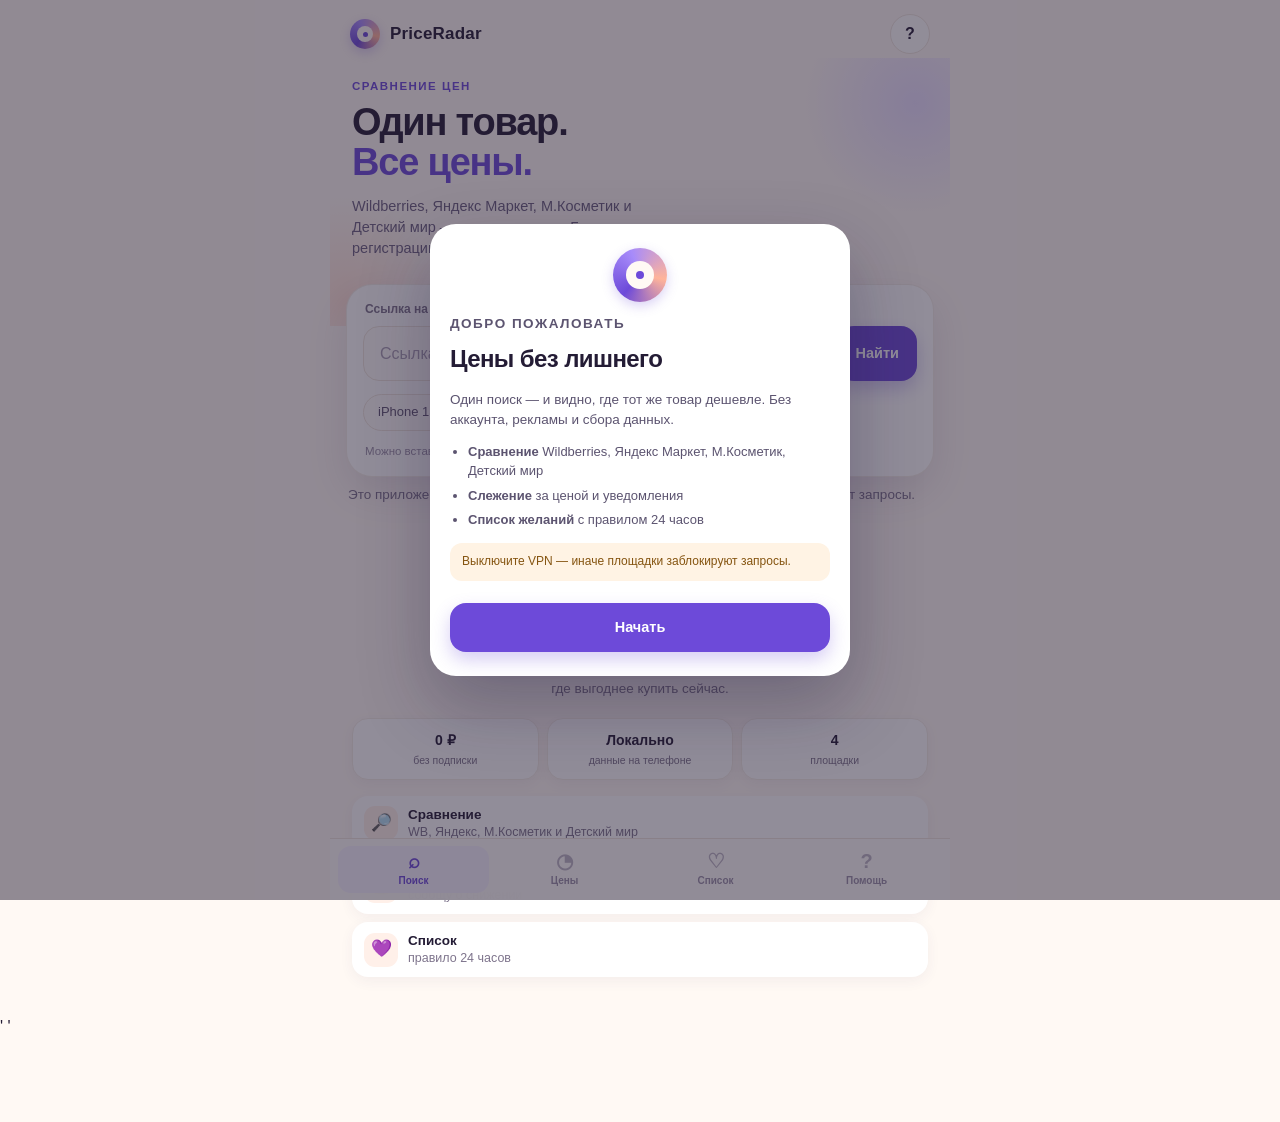
==== commit b08e52c2: "PriceRadar 2.1: Детский мир, цена-цель, счётчик предложений" ====
--- a/app/index.html
+++ b/app/index.html
@@ -4,7 +4,7 @@
   <meta charset="UTF-8">
   <meta name="viewport" content="width=device-width, initial-scale=1, viewport-fit=cover">
   <meta name="theme-color" content="#FFF9F4">
-  <meta name="description" content="PriceRadar — сравнение цен на Wildberries, Яндекс Маркете и М.Косметик. Без регистрации, данные на телефоне.">
+  <meta name="description" content="PriceRadar — сравнение цен на Wildberries, Яндекс Маркете, М.Косметик и Детском мире. Без регистрации, данные на телефоне.">
   <title>PriceRadar — цены без лишнего</title>
   <link rel="stylesheet" href="app.css">
 </head>
@@ -22,7 +22,7 @@
   <section class="hero">
     <p class="eyebrow">Сравнение цен</p>
     <h1>Один товар.<br><span>Все цены.</span></h1>
-    <p class="hero-sub">Wildberries, Яндекс Маркет и М.Косметик — в одном поиске. Без регистрации и лишних покупок.</p>
+    <p class="hero-sub">Wildberries, Яндекс Маркет, М.Косметик и Детский мир — в одном поиске. Без регистрации и лишних покупок.</p>
   </section>
 
   <div id="update" class="update hidden">
@@ -66,14 +66,14 @@
       <div id="search-empty" class="empty-state">
         <div class="empty-orbit" aria-hidden="true"><span>₽</span></div>
         <h2>Начните с одного товара</h2>
-        <p>Покажу цены на трёх площадках, выгоду и где выгоднее купить сейчас.</p>
+        <p>Покажу цены на четырёх площадках, выгоду и где выгоднее купить сейчас.</p>
         <div class="trust-grid">
           <div class="trust-item"><b>0 ₽</b><span>без подписки</span></div>
           <div class="trust-item"><b>Локально</b><span>данные на телефоне</span></div>
-          <div class="trust-item"><b>3</b><span>площадки</span></div>
+          <div class="trust-item"><b>4</b><span>площадки</span></div>
         </div>
         <div class="benefits">
-          <div><span>🔎</span><p><b>Сравнение</b>WB, Яндекс и М.Косметик</p></div>
+          <div><span>🔎</span><p><b>Сравнение</b>WB, Яндекс, М.Косметик и Детский мир</p></div>
           <div><span>🔔</span><p><b>Слежение</b>сообщу о снижении</p></div>
           <div><span>💜</span><p><b>Список</b>правило 24 часов</p></div>
         </div>
@@ -126,6 +126,7 @@
           <label>Wildberries <input class="cb" data-mp="wildberries" type="number" min="0" max="90" inputmode="decimal" placeholder="0"></label>
           <label>Яндекс Маркет <input class="cb" data-mp="ymarket" type="number" min="0" max="90" inputmode="decimal" placeholder="0"></label>
           <label>М.Косметик <input class="cb" data-mp="magnit" type="number" min="0" max="90" inputmode="decimal" placeholder="0"></label>
+          <label>Детский мир <input class="cb" data-mp="detmir" type="number" min="0" max="90" inputmode="decimal" placeholder="0"></label>
         </div>
         <button id="cb-save" class="secondary-btn wide">Сохранить</button>
       </div>
@@ -138,6 +139,8 @@
 
       <div class="info-card faq">
         <h3>Частые вопросы</h3>
+        <details><summary>Почему нет Магнит Маркета?</summary>
+          <p>Магнит Маркет закрыл основную витрину 6 сентября 2026 года. Из группы Магнит остаётся М.Косметик — его и сравниваем.</p></details>
         <details><summary>Почему в сравнении нет Ozon?</summary>
           <p>Ozon блокирует автоматические запросы из приложения, поэтому сравнение временно недоступно. Ссылку на Ozon можно открыть — цена будет на сайте площадки.</p></details>
         <details><summary>Почему нет Мегамаркета?</summary>
@@ -185,7 +188,7 @@
     <h2>Цены без лишнего</h2>
     <p>Один поиск — и видно, где тот же товар дешевле. Без аккаунта, рекламы и сбора данных.</p>
     <ul class="onb-list">
-      <li><b>Сравнение</b> Wildberries, Яндекс Маркет, М.Косметик</li>
+      <li><b>Сравнение</b> Wildberries, Яндекс Маркет, М.Косметик, Детский мир</li>
       <li><b>Слежение</b> за ценой и уведомления</li>
       <li><b>Список желаний</b> с правилом 24 часов</li>
     </ul>
@@ -194,7 +197,21 @@
   </div>
 </div>
 
-<!-- Правило 24 часов -->
+'
+<!-- Цена-цель -->
+<div id="target-modal" class="modal hidden">
+  <div class="modal-card">
+    <div class="onb-emoji">🎯</div>
+    <h2>Цена-цель</h2>
+    <p id="target-desc">Сообщу, когда цена опустится до этой суммы.</p>
+    <input id="target-input" type="number" inputmode="numeric" min="1" placeholder="Например, 55000" style="width:100%;padding:14px;border:1.5px solid #EEE5DD;border-radius:14px;font-size:18px;text-align:center;">
+    <div class="row">
+      <button id="target-save" class="primary-btn">Сохранить</button>
+      <button id="target-cancel" class="ghost-btn">Отмена</button>
+    </div>
+  </div>
+</div>
+'<!-- Правило 24 часов -->
 <div id="wish-modal" class="modal hidden">
   <div class="modal-card">
     <div class="onb-emoji">⏳</div>
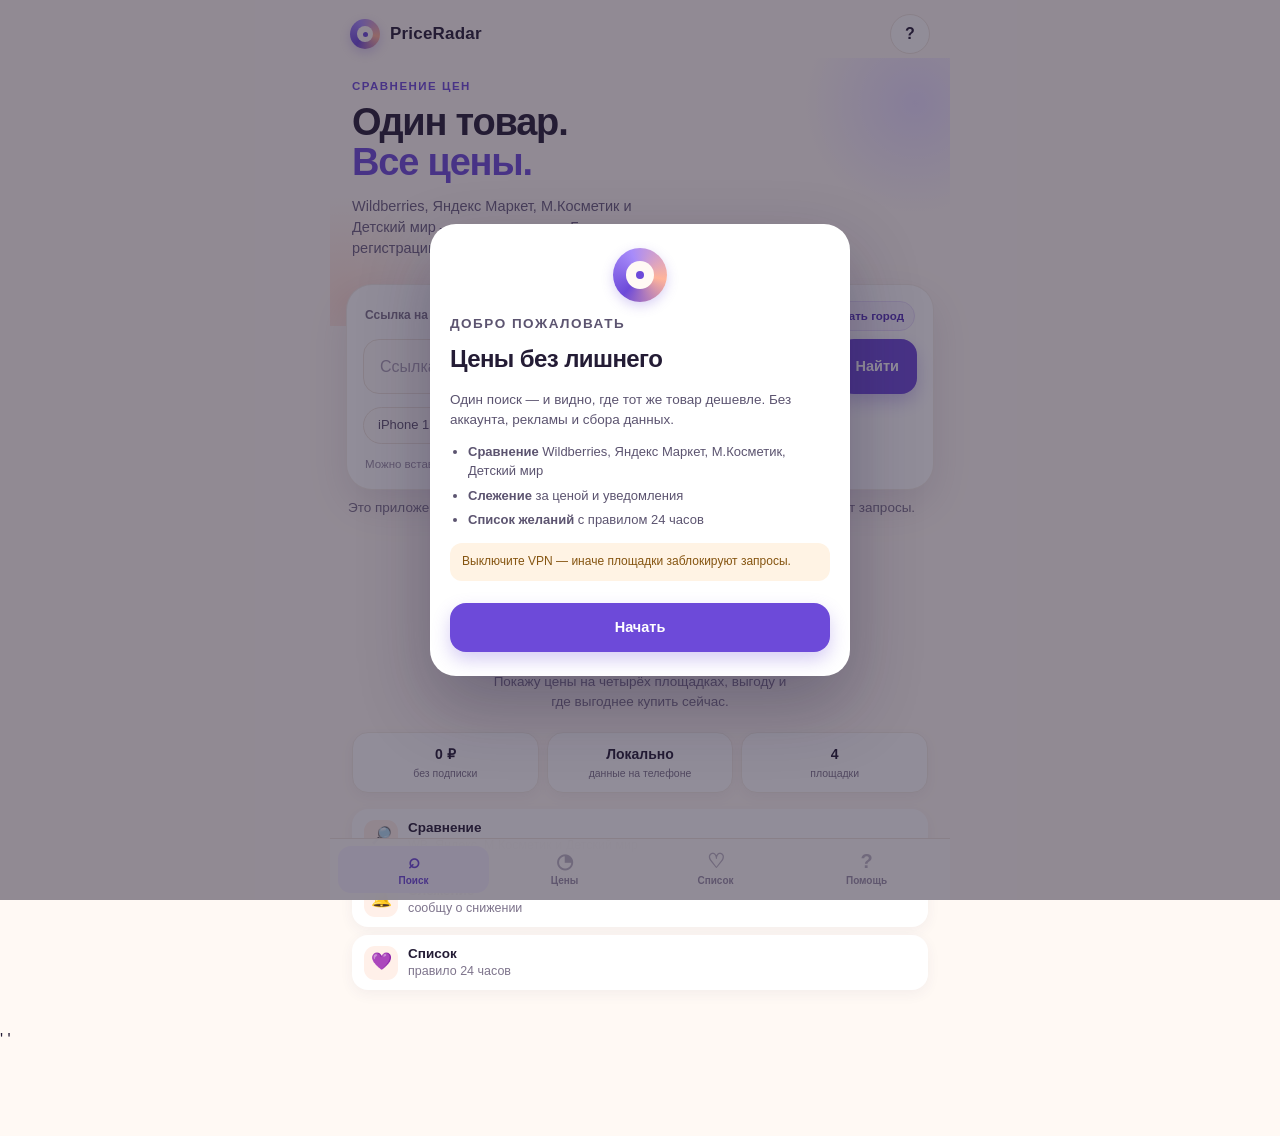
==== commit b040b5e1: "PriceRadar 2.3: город и статус магазина" ====
--- a/app/index.html
+++ b/app/index.html
@@ -35,7 +35,13 @@
     <!-- ПОИСК -->
     <section id="tab-search" class="pane active">
       <div class="search-card">
-        <label class="search-label" for="q">Ссылка на товар или название</label>
+        <div class="search-top">
+          <label class="search-label" for="q">Ссылка на товар или название</label>
+          <button id="geo-btn" class="geo-chip" type="button" aria-label="Город для цен">
+            <span class="geo-pin" aria-hidden="true">◉</span>
+            <span id="geo-city">Указать город</span>
+          </button>
+        </div>
         <div class="searchbox">
           <div class="q-wrap">
             <input id="q" type="search" placeholder="Ссылка или название…" autocomplete="off">
@@ -135,12 +141,13 @@
         <h3>Магазин М.Косметик</h3>
         <p class="hint">Цены и наличие зависят от магазина. Выберите ближайший один раз.</p>
         <button id="magnit-setup" class="secondary-btn wide">Выбрать магазин</button>
+        <p id="magnit-state" class="magnit-state">Магазин не выбран</p>
       </div>
 
       <div class="info-card faq">
         <h3>Частые вопросы</h3>
-        <details><summary>Почему нет Магнит Маркета?</summary>
-          <p>Магнит Маркет закрыл основную витрину 6 сентября 2026 года. Из группы Магнит остаётся М.Косметик — его и сравниваем.</p></details>
+        <details><summary>Откуда приложение знает мой город?</summary>
+          <p>При первом запуске город определяется по IP и региону Wildberries. Его можно изменить кнопкой рядом со строкой поиска. GPS не запрашивается.</p></details>
         <details><summary>Почему в сравнении нет Ozon?</summary>
           <p>Ozon блокирует автоматические запросы из приложения, поэтому сравнение временно недоступно. Ссылку на Ozon можно открыть — цена будет на сайте площадки.</p></details>
         <details><summary>Почему нет Мегамаркета?</summary>
@@ -198,6 +205,18 @@
 </div>
 
 '
+<!-- Город -->
+<div id="geo-modal" class="modal hidden">
+  <div class="modal-card">
+    <div class="onb-emoji">📍</div>
+    <h2>Ваш город</h2>
+    <p id="geo-desc">Город нужен, чтобы площадки показывали цены и наличие для вашего региона.</p>
+    <button id="geo-detect" class="secondary-btn wide">Определить автоматически</button>
+    <div id="geo-list" class="geo-list"></div>
+    <button id="geo-cancel" class="ghost-wide">Закрыть</button>
+  </div>
+</div>
+
 <!-- Цена-цель -->
 <div id="target-modal" class="modal hidden">
   <div class="modal-card">
--- a/app/app.css
+++ b/app/app.css
@@ -495,3 +495,23 @@
 /* на внутренних вкладках hero не занимает пол-экрана */
 body:not(.tab-search) .hero { display: none; }
 body:not(.tab-search) main { padding-top: 18px; }
+
+/* ---------- город и состояние магазина ---------- */
+.search-top { display: flex; align-items: center; justify-content: space-between; gap: 10px; margin: 0 2px 8px; }
+.search-top .search-label { margin: 0; }
+.geo-chip {
+  display: inline-flex; align-items: center; gap: 5px; flex: 0 0 auto;
+  border: 1px solid #E7DDFA; background: #F7F2FF; color: var(--primary-deep);
+  border-radius: 999px; padding: 6px 10px; font-size: 11.5px; font-weight: 800;
+  max-width: 48%;
+}
+.geo-chip span:last-child { overflow: hidden; text-overflow: ellipsis; white-space: nowrap; }
+.geo-pin { font-size: 11px; }
+.geo-list { display: grid; grid-template-columns: 1fr 1fr; gap: 6px; margin: 12px 0 4px; max-height: 210px; overflow: auto; }
+.geo-list button {
+  border: 1px solid #EEE5DD; background: #FFFDFB; color: var(--ink);
+  border-radius: 10px; padding: 9px 8px; font-size: 12px; text-align: left;
+}
+.geo-list button:active { background: var(--primary-soft); }
+.magnit-state { margin: 8px 2px 0; font-size: 12.5px; color: #9A90A8; text-align: center; }
+.magnit-state.ok { color: var(--success); font-weight: 700; }
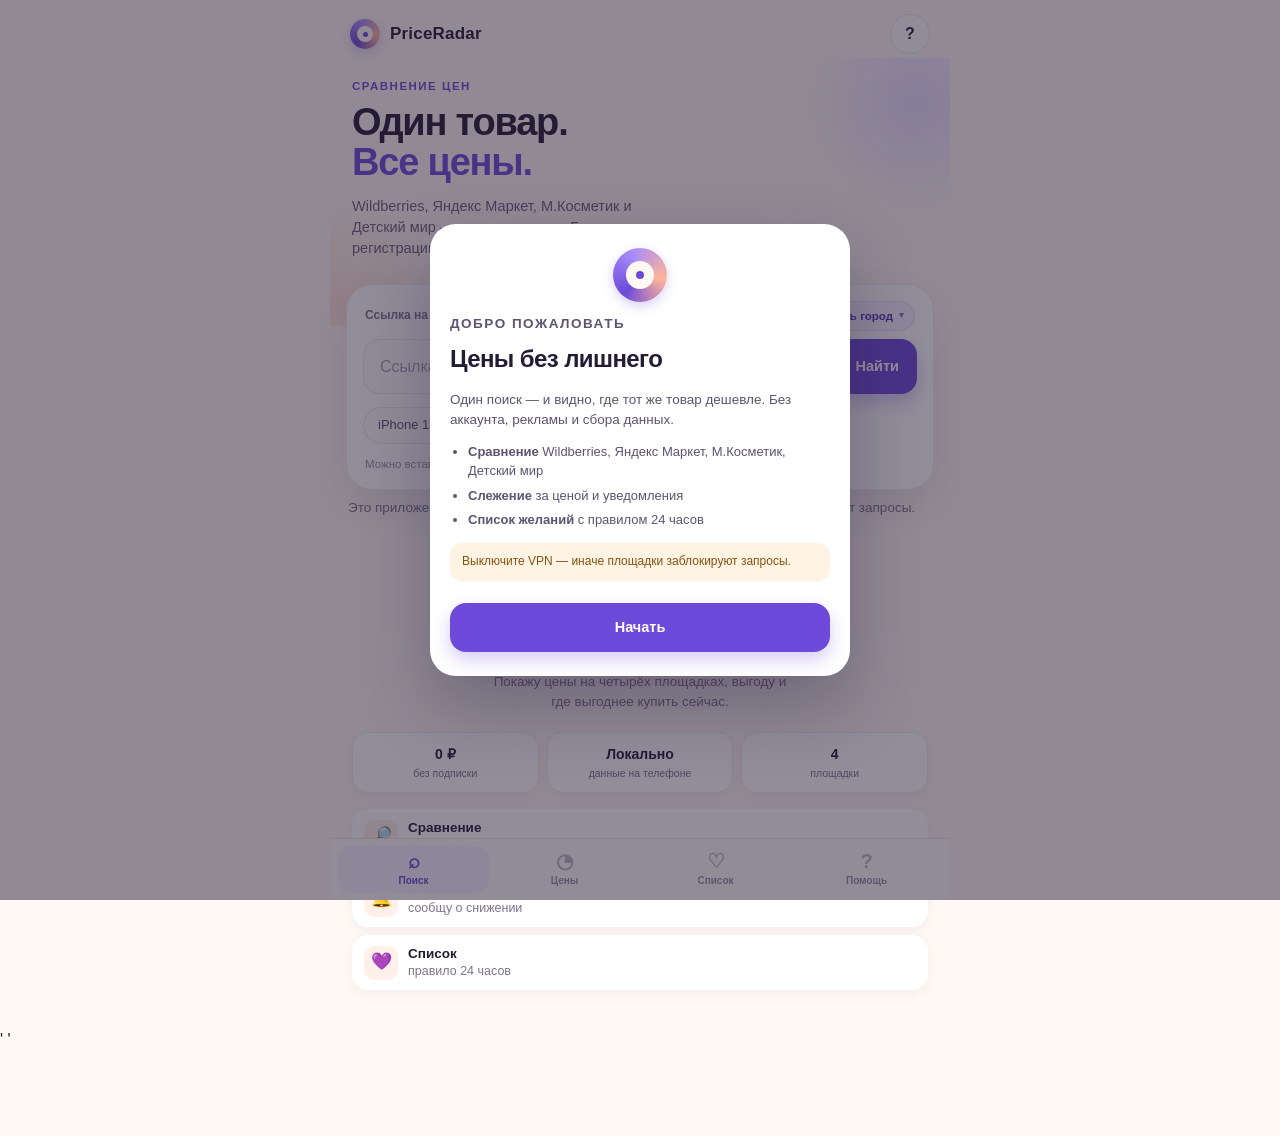
==== commit 9a73063b: "PriceRadar 2.3: город в интерфейсе, состояние магазина" ====
--- a/app/index.html
+++ b/app/index.html
@@ -40,6 +40,7 @@
           <button id="geo-btn" class="geo-chip" type="button" aria-label="Город для цен">
             <span class="geo-pin" aria-hidden="true">◉</span>
             <span id="geo-city">Указать город</span>
+            <span class="geo-caret" aria-hidden="true">▾</span>
           </button>
         </div>
         <div class="searchbox">
--- a/app/app.css
+++ b/app/app.css
@@ -515,3 +515,4 @@
 .geo-list button:active { background: var(--primary-soft); }
 .magnit-state { margin: 8px 2px 0; font-size: 12.5px; color: #9A90A8; text-align: center; }
 .magnit-state.ok { color: var(--success); font-weight: 700; }
+.geo-caret { font-size: 9px; opacity: .65; margin-left: 1px; }
